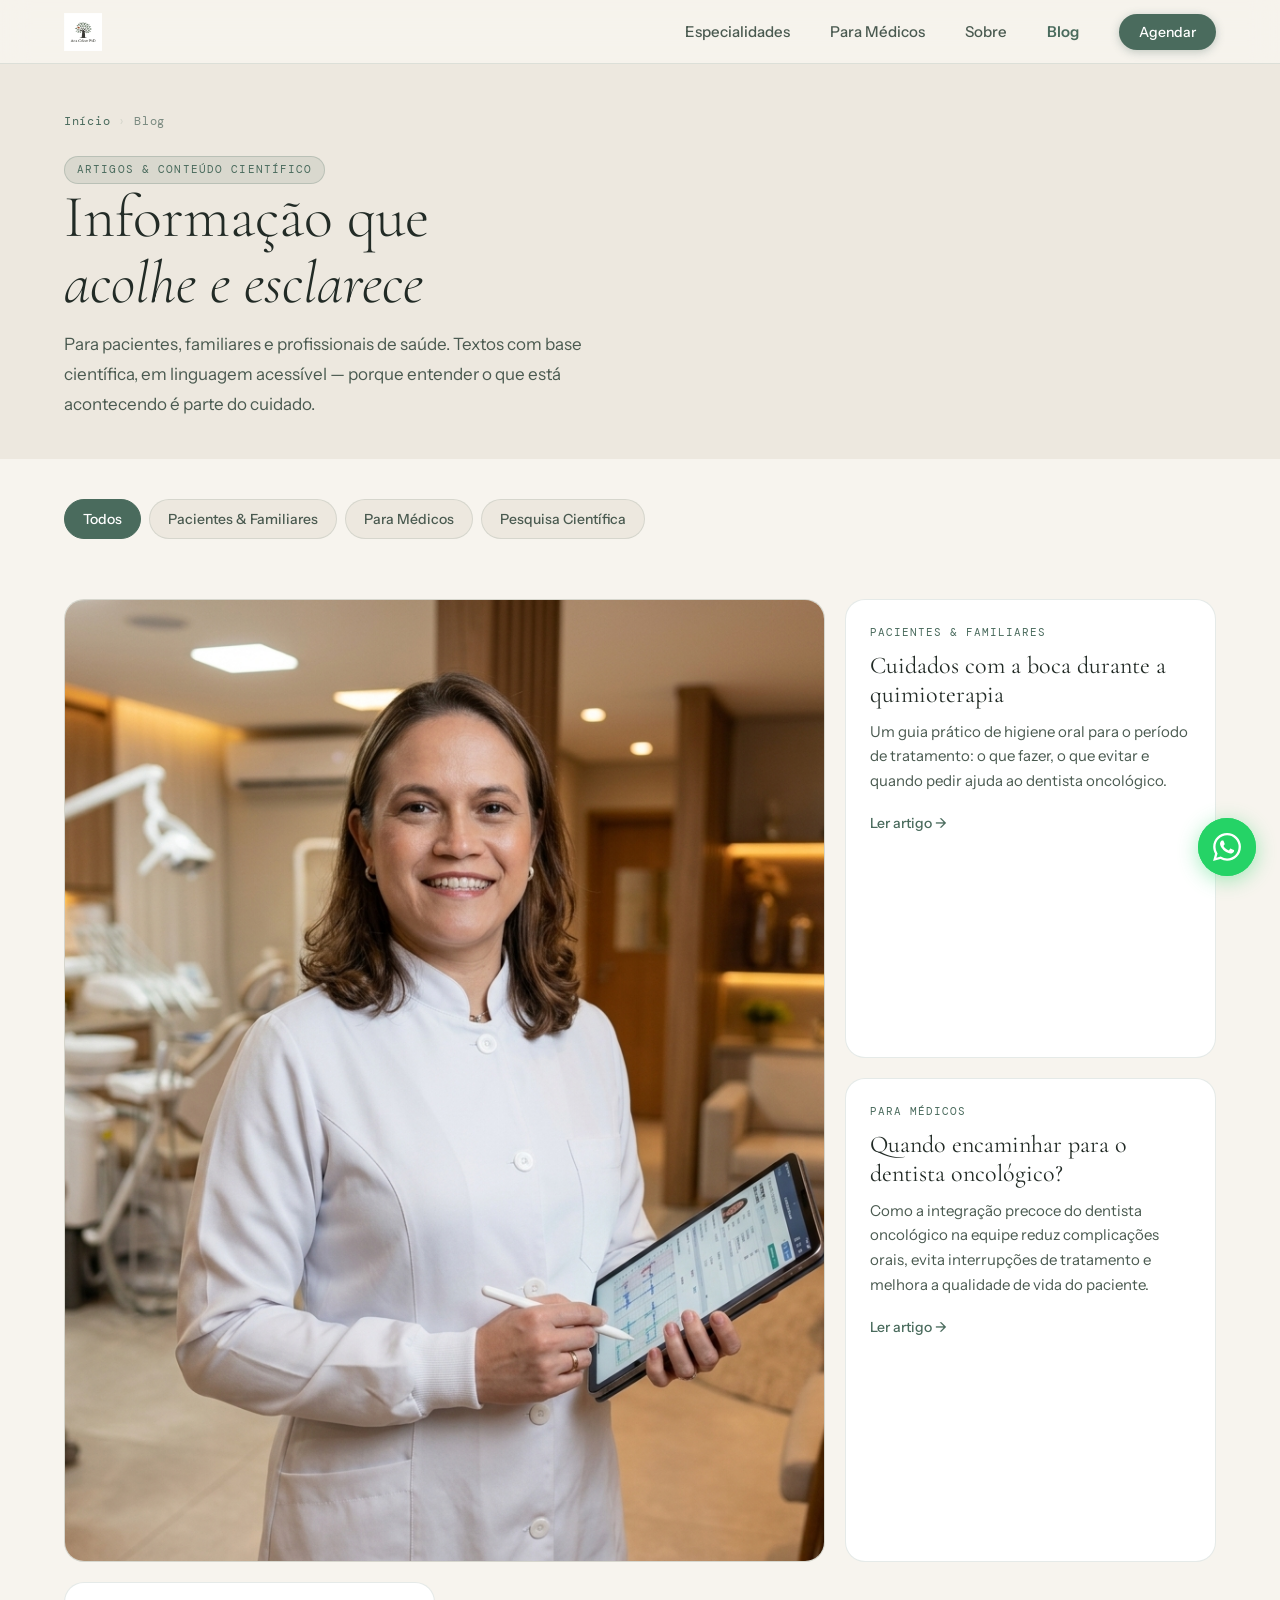
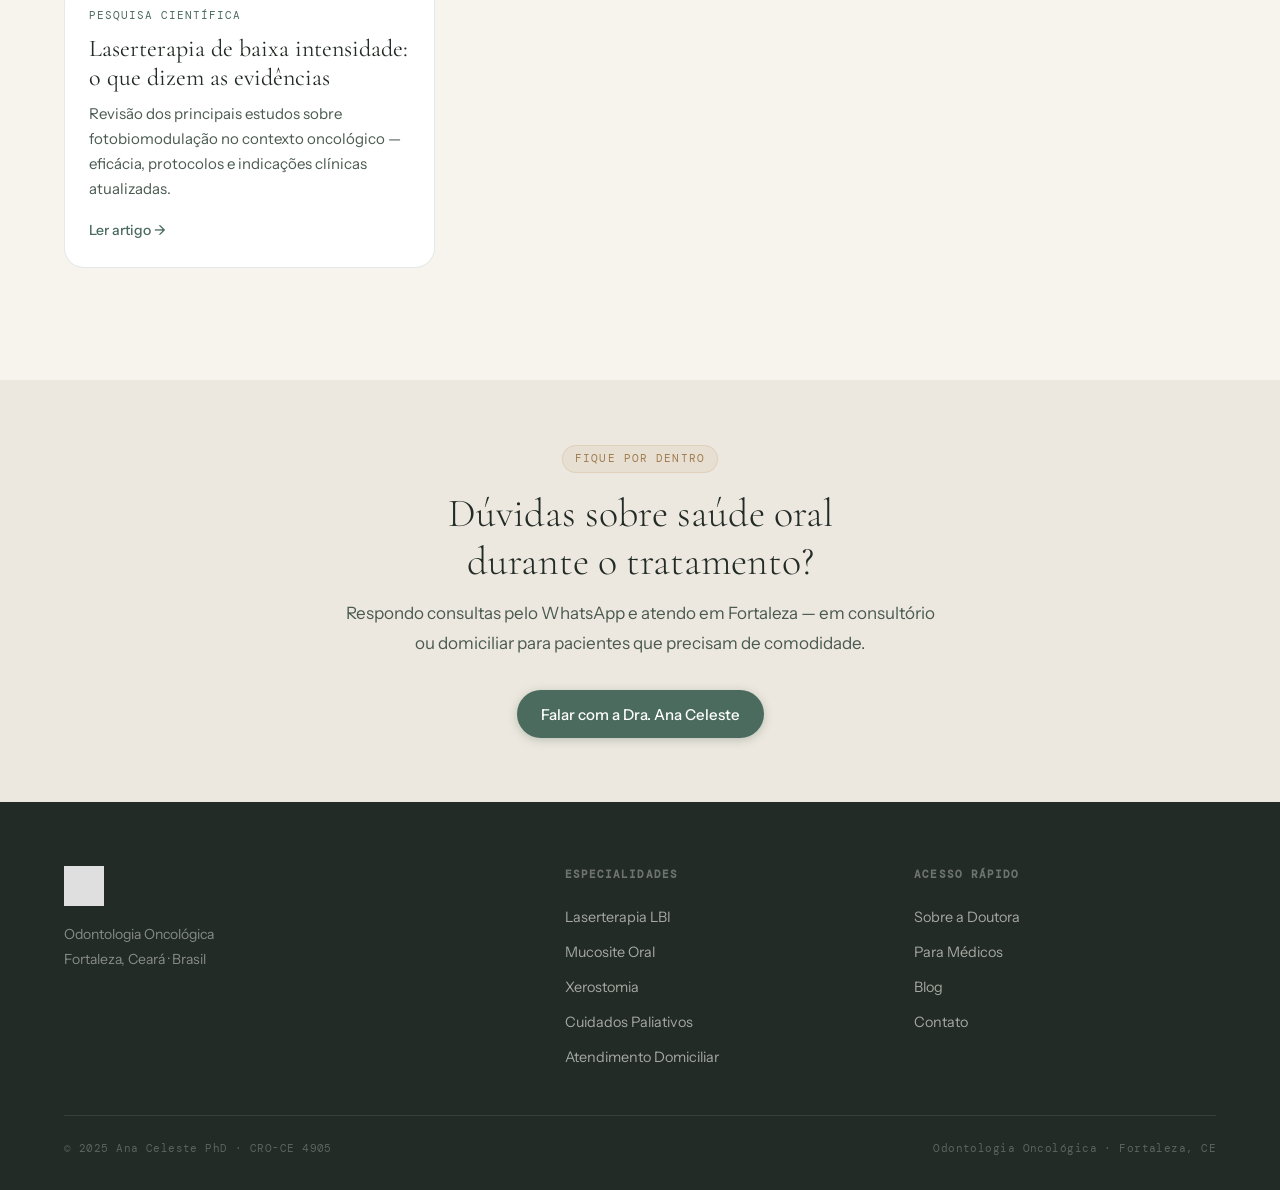
==== blog/index.html @ 1a5b8732 "Fix: CRO-CE 4905 + Odontologia Hospitalar no footer - Substituído XXXXX por 4905 em todos os 10 HTML" ====
<!DOCTYPE html>
<html lang="pt-BR">
<head>
  <meta charset="UTF-8">
  <meta name="viewport" content="width=device-width, initial-scale=1.0">
  <meta name="description" content="Blog de Odontologia Oncológica por Dra. Ana Celeste PhD. Artigos para pacientes, familiares e profissionais de saúde sobre mucosite, laserterapia, xerostomia e cuidados paliativos em Fortaleza.">
  <title>Blog · Ana Celeste PhD — Odontologia Oncológica</title>

  <!-- Open Graph -->
  <meta property="og:title"       content="Blog · Ana Celeste PhD">
  <meta property="og:description" content="Informação confiável sobre saúde oral no contexto do câncer. Para pacientes, familiares e médicos.">
  <meta property="og:type"        content="website">
  <meta property="og:image"       content="../assets/hero.png">

  <!-- Fonts -->
  <link rel="preconnect" href="https://fonts.googleapis.com">
  <link rel="preconnect" href="https://fonts.gstatic.com" crossorigin>
  <link href="https://fonts.googleapis.com/css2?family=Cormorant+Garamond:ital,wght@0,300;0,400;0,500;1,300;1,400&family=Instrument+Sans:wght@400;500;600&family=DM+Mono:wght@400;500&display=swap" rel="stylesheet">

  <link rel="stylesheet" href="../styles.css">
</head>
<body>

  <!-- ====================================================
       NAV
       ==================================================== -->
  <nav class="nav" id="nav" role="navigation" aria-label="Navegação principal">
    <div class="nav__inner">
      <a href="../index.html" class="nav__logo" aria-label="Ana Celeste PhD — página inicial">
        <img src="../assets/logo.png" alt="Ana Celeste PhD">
      </a>
      <div class="nav__links">
        <a href="../index.html#especialidades">Especialidades</a>
        <a href="../index.html#profissionais">Para Médicos</a>
        <a href="../index.html#sobre">Sobre</a>
        <a href="index.html" style="color:var(--c-sage);font-weight:600;">Blog</a>
        <a href="../index.html#contato" class="btn btn--primary" style="padding:0.5rem 1.25rem;min-height:36px;font-size:0.875rem;">Agendar</a>
      </div>
      <button class="nav__toggle" id="navToggle" aria-label="Abrir menu" aria-expanded="false">
        <span></span><span></span><span></span>
      </button>
    </div>
    <div class="nav__mobile" id="navMobile" role="menu">
      <a href="../index.html#especialidades" role="menuitem">Especialidades</a>
      <a href="../index.html#profissionais"  role="menuitem">Para Médicos</a>
      <a href="../index.html#sobre"          role="menuitem">Sobre a Doutora</a>
      <a href="index.html"                   role="menuitem">Blog</a>
      <a href="../index.html#contato"        role="menuitem">Agendar Consulta</a>
    </div>
  </nav>

  <!-- ====================================================
       HERO
       ==================================================== -->
  <section class="blog-index-hero">
    <div class="container">
      <nav class="breadcrumb" aria-label="Trilha de navegação">
        <a href="../index.html">Início</a>
        <span class="breadcrumb__sep" aria-hidden="true">›</span>
        <span aria-current="page">Blog</span>
      </nav>

      <span class="tag reveal">Artigos &amp; Conteúdo Científico</span>
      <h1 class="reveal reveal-delay-1">Informação que<br><em>acolhe e esclarece</em></h1>
      <p class="reveal reveal-delay-2">
        Para pacientes, familiares e profissionais de saúde. Textos com base científica, em linguagem acessível — porque entender o que está acontecendo é parte do cuidado.
      </p>
    </div>
  </section>

  <!-- ====================================================
       FILTER TABS
       ==================================================== -->
  <div class="container" style="padding-top:2.5rem;">
    <div class="blog__tabs" role="tablist" aria-label="Filtrar artigos por público">
      <button class="blog__tab active" role="tab" aria-selected="true" data-filter="todos">Todos</button>
      <button class="blog__tab" role="tab" aria-selected="false" data-filter="pacientes">Pacientes &amp; Familiares</button>
      <button class="blog__tab" role="tab" aria-selected="false" data-filter="medicos">Para Médicos</button>
      <button class="blog__tab" role="tab" aria-selected="false" data-filter="pesquisa">Pesquisa Científica</button>
    </div>
  </div>

  <!-- ====================================================
       POSTS GRID
       ==================================================== -->
  <section aria-label="Artigos do blog">
    <div class="container">
      <div class="blog-index-grid" style="padding-top:1rem;">

        <!-- POST 1 — Featured -->
        <article class="post-card post-card--featured reveal" data-category="pacientes">
          <div class="post-img">
            <img src="../assets/clinic.png" alt="Paciente em consulta odontológica oncológica">
          </div>
          <div class="post-body">
            <span class="post-tag">Pacientes &amp; Familiares</span>
            <h3>Mucosite oral: o efeito colateral que ninguém te contou</h3>
            <p>A ferida que aparece na boca durante a quimioterapia tem nome, causa — e tratamento. Entenda o que é a mucosite e o que pode ser feito antes mesmo de a dor começar.</p>
            <a href="mucosite-o-que-ninguem-te-contou.html" class="link">Ler artigo →</a>
          </div>
        </article>

        <!-- POST 2 -->
        <article class="post-card reveal reveal-delay-1" data-category="pacientes">
          <div class="post-body" style="padding:1.5rem;">
            <span class="post-tag">Pacientes &amp; Familiares</span>
            <h3>Cuidados com a boca durante a quimioterapia</h3>
            <p>Um guia prático de higiene oral para o período de tratamento: o que fazer, o que evitar e quando pedir ajuda ao dentista oncológico.</p>
            <a href="cuidados-boca-quimioterapia.html" class="link">Ler artigo →</a>
          </div>
        </article>

        <!-- POST 3 -->
        <article class="post-card reveal reveal-delay-2" data-category="medicos">
          <div class="post-body" style="padding:1.5rem;">
            <span class="post-tag">Para Médicos</span>
            <h3>Quando encaminhar para o dentista oncológico?</h3>
            <p>Como a integração precoce do dentista oncológico na equipe reduz complicações orais, evita interrupções de tratamento e melhora a qualidade de vida do paciente.</p>
            <a href="quando-encaminhar.html" class="link">Ler artigo →</a>
          </div>
        </article>

        <!-- POST 4 -->
        <article class="post-card reveal" data-category="pesquisa">
          <div class="post-body" style="padding:1.5rem;">
            <span class="post-tag">Pesquisa Científica</span>
            <h3>Laserterapia de baixa intensidade: o que dizem as evidências</h3>
            <p>Revisão dos principais estudos sobre fotobiomodulação no contexto oncológico — eficácia, protocolos e indicações clínicas atualizadas.</p>
            <a href="laserterapia-evidencias.html" class="link">Ler artigo →</a>
          </div>
        </article>

      </div>
    </div>
  </section>

  <!-- ====================================================
       NEWSLETTER / CONTATO CTA
       ==================================================== -->
  <section style="background:var(--c-surface);padding:4rem 0;margin-top:2rem;">
    <div class="container">
      <div style="max-width:600px;margin:0 auto;text-align:center;" class="reveal">
        <span class="tag tag--warm">Fique por dentro</span>
        <h2 style="font-family:var(--f-display);font-size:clamp(1.75rem,4vw,2.5rem);font-weight:300;color:var(--c-text);margin:1rem 0 0.875rem;line-height:1.2;">
          Dúvidas sobre saúde oral<br>durante o tratamento?
        </h2>
        <p style="color:var(--c-text-2);font-size:1.0625rem;line-height:1.75;margin-bottom:2rem;">
          Respondo consultas pelo WhatsApp e atendo em Fortaleza — em consultório ou domiciliar para pacientes que precisam de comodidade.
        </p>
        <a
          href="https://wa.me/558592242529"
          class="btn btn--primary"
          target="_blank"
          rel="noopener noreferrer"
        >
          Falar com a Dra. Ana Celeste
        </a>
      </div>
    </div>
  </section>

  <!-- ====================================================
       FOOTER
       ==================================================== -->
  <footer class="footer" role="contentinfo">
    <div class="container">
      <div class="footer__grid">
        <div class="footer__brand">
          <img src="../assets/logo.png" alt="Ana Celeste PhD">
          <p>Odontologia Oncológica<br>Fortaleza, Ceará · Brasil</p>
        </div>
        <nav class="footer__nav" aria-label="Especialidades">
          <h4>Especialidades</h4>
          <a href="../especialidades/laserterapia.html">Laserterapia LBI</a>
          <a href="../especialidades/mucosite.html">Mucosite Oral</a>
          <a href="../especialidades/xerostomia.html">Xerostomia</a>
          <a href="../especialidades/cuidados-paliativos.html">Cuidados Paliativos</a>
          <a href="../index.html#especialidades">Atendimento Domiciliar</a>
        </nav>
        <nav class="footer__nav" aria-label="Links rápidos">
          <h4>Acesso rápido</h4>
          <a href="../index.html#sobre">Sobre a Doutora</a>
          <a href="../index.html#profissionais">Para Médicos</a>
          <a href="index.html">Blog</a>
          <a href="../index.html#contato">Contato</a>
        </nav>
      </div>
      <div class="footer__bottom">
        <span>© 2025 Ana Celeste PhD · CRO-CE 4905</span>
        <span>Odontologia Oncológica · Fortaleza, CE</span>
      </div>
    </div>
  </footer>

  <!-- WhatsApp FAB -->
  <a
    href="https://wa.me/558592242529"
    class="whatsapp-fab"
    target="_blank"
    rel="noopener noreferrer"
    aria-label="Falar pelo WhatsApp"
    title="Falar pelo WhatsApp"
  >
    <svg width="28" height="28" viewBox="0 0 24 24" fill="white" aria-hidden="true">
      <path d="M17.472 14.382c-.297-.149-1.758-.867-2.03-.967-.273-.099-.471-.148-.67.15-.197.297-.767.966-.94 1.164-.173.199-.347.223-.644.075-.297-.15-1.255-.463-2.39-1.475-.883-.788-1.48-1.761-1.653-2.059-.173-.297-.018-.458.13-.606.134-.133.298-.347.446-.52.149-.174.198-.298.298-.497.099-.198.05-.371-.025-.52-.075-.149-.669-1.612-.916-2.207-.242-.579-.487-.5-.669-.51-.173-.008-.371-.01-.57-.01-.198 0-.52.074-.792.372-.272.297-1.04 1.016-1.04 2.479 0 1.462 1.065 2.875 1.213 3.074.149.198 2.096 3.2 5.077 4.487.709.306 1.262.489 1.694.625.712.227 1.36.195 1.871.118.571-.085 1.758-.719 2.006-1.413.248-.694.248-1.289.173-1.413-.074-.124-.272-.198-.57-.347m-5.421 7.403h-.004a9.87 9.87 0 01-5.031-1.378l-.361-.214-3.741.982.998-3.648-.235-.374a9.86 9.86 0 01-1.51-5.26c.001-5.45 4.436-9.884 9.888-9.884 2.64 0 5.122 1.03 6.988 2.898a9.825 9.825 0 012.893 6.994c-.003 5.45-4.437 9.884-9.885 9.884m8.413-18.297A11.815 11.815 0 0012.05 0C5.495 0 .16 5.335.157 11.892c0 2.096.547 4.142 1.588 5.945L.057 24l6.305-1.654a11.882 11.882 0 005.683 1.448h.005c6.554 0 11.89-5.335 11.893-11.893a11.821 11.821 0 00-3.48-8.413z"/>
    </svg>
  </a>

  <script src="../main.js"></script>
</body>
</html>
---- styles.css ----
/* ============================================================
   ANA CELESTE PhD — Design System
   Paleta: Leveza Clínica
   ============================================================ */

/* --- TOKENS --- */
:root {
  --c-sage:        #4A6B5D;
  --c-sage-light:  #7BA492;
  --c-sage-dim:    rgba(74, 107, 93, 0.12);
  --c-warm:        #C4A882;
  --c-warm-dark:   #A07B50;
  --c-bg:          #F7F4EE;
  --c-surface:     #EDE8DF;
  --c-surface-alt: #E4DDD1;
  --c-text:        #222B26;
  --c-text-2:      #4A5A50;
  --c-text-3:      #7A8A80;
  --c-white:       #FFFFFF;
  --c-border:      rgba(74, 107, 93, 0.14);

  --f-display: 'Cormorant Garamond', Georgia, serif;
  --f-body:    'Instrument Sans', system-ui, -apple-system, sans-serif;
  --f-mono:    'DM Mono', 'Courier New', monospace;

  --nav-h:   64px;
  --max-w:   1200px;
  --r-sm:    6px;
  --r-md:    12px;
  --r-lg:    20px;
  --r-xl:    28px;
  --r-full:  100px;

  --shadow-xs: 0 1px 2px rgba(34, 43, 38, 0.06);
  --shadow-sm: 0 2px 8px rgba(34, 43, 38, 0.08);
  --shadow-md: 0 4px 16px rgba(34, 43, 38, 0.10), 0 1px 4px rgba(34, 43, 38, 0.06);
  --shadow-lg: 0 8px 32px rgba(34, 43, 38, 0.12), 0 2px 8px rgba(34, 43, 38, 0.06);

  --ease:     cubic-bezier(0.4, 0, 0.2, 1);
  --ease-out: cubic-bezier(0, 0, 0.2, 1);
}

/* --- RESET --- */
*, *::before, *::after { box-sizing: border-box; margin: 0; padding: 0; }
html { scroll-behavior: smooth; -webkit-text-size-adjust: 100%; }
body {
  font-family: var(--f-body);
  font-size: 1rem;
  color: var(--c-text);
  background: var(--c-bg);
  line-height: 1.6;
  -webkit-font-smoothing: antialiased;
  overflow-x: hidden;
}
img  { display: block; max-width: 100%; height: auto; }
a    { color: inherit; text-decoration: none; }
button { cursor: pointer; border: none; background: none; font-family: inherit; }
input, textarea, select { font-family: inherit; }
ul { list-style: none; }

/* --- LAYOUT --- */
.container {
  width: 100%;
  max-width: var(--max-w);
  margin-inline: auto;
  padding-inline: 1.5rem;
}
.font-mono { font-family: var(--f-mono); }

/* --- REVEAL --- */
.reveal {
  opacity: 0;
  transform: translateY(24px);
  transition: opacity 0.65s var(--ease-out), transform 0.65s var(--ease-out);
}
.reveal.visible { opacity: 1; transform: none; }
.reveal-delay-1 { transition-delay: 0.10s; }
.reveal-delay-2 { transition-delay: 0.20s; }
.reveal-delay-3 { transition-delay: 0.30s; }
.reveal-delay-4 { transition-delay: 0.40s; }

/* --- TAGS --- */
.tag {
  display: inline-block;
  font-family: var(--f-mono);
  font-size: 0.70rem;
  letter-spacing: 0.10em;
  text-transform: uppercase;
  color: var(--c-sage);
  background: var(--c-sage-dim);
  padding: 0.25rem 0.75rem;
  border-radius: var(--r-full);
  border: 1px solid rgba(74, 107, 93, 0.22);
}
.tag--warm {
  color: var(--c-warm-dark);
  background: rgba(196, 168, 130, 0.14);
  border-color: rgba(196, 168, 130, 0.28);
}

/* --- SECTION HEADER --- */
.section-header { text-align: center; margin-bottom: 4rem; }
.section-header .tag { margin-bottom: 1rem; }
.section-header h2 {
  font-family: var(--f-display);
  font-size: clamp(1.75rem, 4vw, 2.75rem);
  font-weight: 300;
  line-height: 1.15;
  color: var(--c-text);
  margin-bottom: 1rem;
}
.section-header p {
  font-size: 1.0625rem;
  color: var(--c-text-2);
  max-width: 54ch;
  margin-inline: auto;
  line-height: 1.75;
}

/* --- LINK ARROW --- */
.link {
  display: inline-flex;
  align-items: center;
  gap: 0.25rem;
  font-size: 0.875rem;
  font-weight: 500;
  color: var(--c-sage);
  transition: gap 0.2s var(--ease);
}
.link:hover { gap: 0.5rem; }
.link--warm  { color: var(--c-warm); }

/* --- BUTTONS --- */
.btn {
  display: inline-flex;
  align-items: center;
  justify-content: center;
  gap: 0.5rem;
  padding: 0.75rem 1.5rem;
  border-radius: var(--r-full);
  font-family: var(--f-body);
  font-size: 0.9375rem;
  font-weight: 500;
  line-height: 1;
  min-height: 48px;
  transition: all 0.22s var(--ease);
  white-space: nowrap;
}
.btn--primary {
  background: var(--c-sage);
  color: var(--c-white);
  box-shadow: 0 2px 10px rgba(74, 107, 93, 0.32);
}
.btn--primary:hover {
  background: #3d5a4e;
  box-shadow: 0 4px 20px rgba(74, 107, 93, 0.42);
  transform: translateY(-1px);
}
.btn--outline {
  border: 1.5px solid var(--c-sage);
  color: var(--c-sage);
  background: transparent;
}
.btn--outline:hover { background: var(--c-sage-dim); }
.btn--outline-white {
  border: 1.5px solid rgba(255,255,255,0.45);
  color: rgba(255,255,255,0.90);
  background: transparent;
}
.btn--outline-white:hover {
  background: rgba(255,255,255,0.10);
  border-color: rgba(255,255,255,0.70);
}
.btn--full { width: 100%; }

/* ============================================================
   NAV
   ============================================================ */
.nav {
  position: fixed;
  inset: 0 0 auto;
  z-index: 200;
  height: var(--nav-h);
  background: rgba(247, 244, 238, 0.88);
  backdrop-filter: blur(14px);
  -webkit-backdrop-filter: blur(14px);
  border-bottom: 1px solid var(--c-border);
  transition: box-shadow 0.3s var(--ease);
}
.nav.scrolled { box-shadow: var(--shadow-sm); }
.nav__inner {
  display: flex;
  align-items: center;
  justify-content: space-between;
  height: var(--nav-h);
  padding-inline: 1.5rem;
  max-width: var(--max-w);
  margin-inline: auto;
}
.nav__logo img { height: 38px; width: auto; }
.nav__links { display: none; align-items: center; gap: 2.5rem; }
.nav__links a:not(.btn) {
  font-size: 0.9375rem;
  font-weight: 500;
  color: var(--c-text-2);
  transition: color 0.2s;
}
.nav__links a:not(.btn):hover { color: var(--c-sage); }
.nav__toggle {
  display: flex;
  flex-direction: column;
  gap: 5px;
  width: 40px;
  height: 40px;
  align-items: center;
  justify-content: center;
  padding: 0.5rem;
  border-radius: var(--r-sm);
}
.nav__toggle span {
  display: block;
  width: 22px;
  height: 2px;
  background: var(--c-text);
  border-radius: 2px;
  transition: all 0.3s var(--ease);
}
.nav__toggle.open span:nth-child(1) { transform: translateY(7px) rotate(45deg); }
.nav__toggle.open span:nth-child(2) { opacity: 0; transform: scaleX(0); }
.nav__toggle.open span:nth-child(3) { transform: translateY(-7px) rotate(-45deg); }
.nav__mobile {
  display: none;
  flex-direction: column;
  background: var(--c-bg);
  border-bottom: 1px solid var(--c-border);
  box-shadow: var(--shadow-md);
}
.nav__mobile.open { display: flex; }
.nav__mobile a {
  padding: 1rem 1.5rem;
  font-size: 1rem;
  font-weight: 500;
  color: var(--c-text);
  border-bottom: 1px solid var(--c-border);
  transition: background 0.15s, color 0.15s;
}
.nav__mobile a:hover { background: var(--c-surface); color: var(--c-sage); }
.nav__mobile a:last-child { border-bottom: none; }

/* ============================================================
   HERO
   ============================================================ */
.hero {
  min-height: 100svh;
  padding-top: var(--nav-h);
  background: var(--c-bg);
  display: flex;
  align-items: center;
  overflow: hidden;
  position: relative;
}
.hero::after {
  content: '';
  position: absolute;
  top: 0; right: 0;
  width: 55%;
  height: 100%;
  background: radial-gradient(ellipse at 80% 30%, rgba(123,164,146,0.14) 0%, transparent 65%);
  pointer-events: none;
}
.hero__container {
  display: flex;
  flex-direction: column;
  gap: 3rem;
  padding: 3rem 1.5rem 4rem;
  max-width: var(--max-w);
  margin-inline: auto;
  width: 100%;
  position: relative;
  z-index: 1;
}
.hero__eyebrow {
  display: flex;
  align-items: center;
  gap: 0.75rem;
  margin-bottom: 1.25rem;
}
.hero__eyebrow-dot {
  width: 6px;
  height: 6px;
  border-radius: 50%;
  background: var(--c-sage-light);
  flex-shrink: 0;
}
.hero__eyebrow-text {
  font-family: var(--f-mono);
  font-size: 0.70rem;
  letter-spacing: 0.10em;
  text-transform: uppercase;
  color: var(--c-sage-light);
}
.hero__title {
  font-family: var(--f-display);
  font-size: clamp(2.25rem, 8vw, 5rem);
  font-weight: 300;
  line-height: 1.08;
  color: var(--c-text);
  margin-bottom: 1.5rem;
}
.hero__title em { font-style: italic; color: var(--c-sage); }
.hero__lead {
  font-size: clamp(1rem, 2vw, 1.125rem);
  color: var(--c-text-2);
  line-height: 1.80;
  margin-bottom: 2.25rem;
  max-width: 52ch;
}
.hero__actions {
  display: flex;
  flex-direction: column;
  gap: 0.75rem;
  margin-bottom: 2.5rem;
}
.hero__credentials {
  display: flex;
  flex-wrap: wrap;
  gap: 0.5rem;
  padding-top: 1.75rem;
  border-top: 1px solid var(--c-border);
}
.hero__cred {
  display: flex;
  align-items: center;
  gap: 0.5rem;
  padding: 0.5rem 0.875rem;
  background: var(--c-surface);
  border: 1px solid var(--c-border);
  border-radius: var(--r-full);
}
.hero__cred-label {
  font-family: var(--f-mono);
  font-size: 0.6875rem;
  font-weight: 500;
  color: var(--c-sage);
  letter-spacing: 0.06em;
}
.hero__cred-desc { font-size: 0.8125rem; color: var(--c-text-2); }
.hero__image-wrap { position: relative; }
.hero__image {
  width: 100%;
  border-radius: var(--r-xl);
  aspect-ratio: 4 / 5;
  object-fit: cover;
  object-position: top center;
  box-shadow: var(--shadow-lg);
  display: block;
  background: var(--c-surface);
}
.hero__image-card {
  position: absolute;
  bottom: 1.25rem;
  left: 1.25rem;
  right: 1.25rem;
  background: rgba(247,244,238,0.93);
  backdrop-filter: blur(10px);
  -webkit-backdrop-filter: blur(10px);
  border-radius: var(--r-md);
  padding: 0.875rem 1.125rem;
  border: 1px solid rgba(255,255,255,0.70);
}
.hero__image-name {
  font-family: var(--f-display);
  font-size: 1.125rem;
  font-weight: 400;
  color: var(--c-text);
  display: block;
  margin-bottom: 0.2rem;
}
.hero__image-cred {
  font-family: var(--f-mono);
  font-size: 0.6875rem;
  letter-spacing: 0.07em;
  color: var(--c-sage);
  display: block;
}

/* ============================================================
   B2B — PARA MÉDICOS
   ============================================================ */
.b2b {
  padding: 5rem 0;
  background: var(--c-sage);
  color: var(--c-white);
  position: relative;
  overflow: hidden;
}
.b2b::before {
  content: '';
  position: absolute;
  inset: 0;
  background: radial-gradient(ellipse at 15% 85%, rgba(123,164,146,0.28) 0%, transparent 55%),
              radial-gradient(ellipse at 85% 15%, rgba(34,43,38,0.30) 0%, transparent 50%);
  pointer-events: none;
}
.b2b .container { position: relative; }
.b2b__header { text-align: center; margin-bottom: 3.5rem; }
.b2b__header .tag--warm { margin-bottom: 1rem; }
.b2b__header h2 {
  font-family: var(--f-display);
  font-size: clamp(1.75rem, 4vw, 2.75rem);
  font-weight: 300;
  line-height: 1.15;
  color: var(--c-white);
  margin-bottom: 1rem;
}
.b2b__header p {
  font-size: 1rem;
  color: rgba(255,255,255,0.72);
  max-width: 58ch;
  margin-inline: auto;
  line-height: 1.78;
}
.b2b__grid { display: flex; flex-direction: column; gap: 2rem; }
.b2b__criteria-title {
  font-family: var(--f-display);
  font-size: clamp(1.375rem, 2.5vw, 1.75rem);
  font-weight: 400;
  color: var(--c-white);
  margin-bottom: 1.25rem;
}
.criteria-list { display: flex; flex-direction: column; gap: 0.625rem; }
.criteria-item {
  display: flex;
  gap: 1rem;
  align-items: flex-start;
  padding: 1rem 1.125rem;
  background: rgba(255,255,255,0.08);
  border-radius: var(--r-md);
  border: 1px solid rgba(255,255,255,0.10);
  transition: background 0.2s;
}
.criteria-item:hover { background: rgba(255,255,255,0.13); }
.criteria-dot {
  flex-shrink: 0;
  width: 7px;
  height: 7px;
  border-radius: 50%;
  background: var(--c-warm);
  margin-top: 5px;
}
.criteria-item strong { display: block; font-size: 0.9375rem; font-weight: 600; color: var(--c-white); margin-bottom: 0.2rem; }
.criteria-item span   { font-size: 0.875rem; color: rgba(255,255,255,0.65); line-height: 1.55; }
.b2b__side { display: flex; flex-direction: column; gap: 1rem; }
.b2b__card {
  background: rgba(255,255,255,0.10);
  border: 1px solid rgba(255,255,255,0.16);
  border-radius: var(--r-lg);
  padding: 1.75rem;
}
.b2b__card h3 {
  font-family: var(--f-display);
  font-size: 1.5rem;
  font-weight: 400;
  color: var(--c-white);
  margin-bottom: 0.625rem;
}
.b2b__card p {
  font-size: 0.875rem;
  color: rgba(255,255,255,0.70);
  line-height: 1.70;
  margin-bottom: 1.5rem;
}
.b2b__card .btn--primary {
  background: var(--c-white);
  color: var(--c-sage);
  box-shadow: 0 4px 16px rgba(0,0,0,0.18);
  margin-bottom: 0.625rem;
}
.b2b__card .btn--primary:hover { background: var(--c-bg); box-shadow: 0 6px 24px rgba(0,0,0,0.24); }
.b2b__protocol {
  margin-top: 1.25rem;
  padding-top: 1.25rem;
  border-top: 1px solid rgba(255,255,255,0.14);
  display: flex;
  flex-direction: column;
  gap: 0.375rem;
}
.b2b__protocol-label {
  font-family: var(--f-mono);
  font-size: 0.6875rem;
  letter-spacing: 0.08em;
  text-transform: uppercase;
  color: rgba(255,255,255,0.40);
}
.b2b__note {
  padding: 1.125rem 1.25rem;
  background: rgba(196,168,130,0.12);
  border-left: 3px solid var(--c-warm);
  border-radius: 0 var(--r-md) var(--r-md) 0;
}
.b2b__note-label {
  font-family: var(--f-mono);
  font-size: 0.6875rem;
  letter-spacing: 0.08em;
  text-transform: uppercase;
  color: var(--c-warm);
  display: block;
  margin-bottom: 0.5rem;
}
.b2b__note p { font-size: 0.875rem; color: rgba(255,255,255,0.75); font-style: italic; line-height: 1.65; margin: 0; }

/* ============================================================
   ESPECIALIDADES
   ============================================================ */
.especialidades { padding: 5rem 0; background: var(--c-bg); }
.esp-grid { display: flex; flex-direction: column; gap: 1rem; }
.esp-card {
  background: var(--c-white);
  border: 1px solid var(--c-border);
  border-radius: var(--r-lg);
  padding: 1.625rem;
  transition: box-shadow 0.3s var(--ease), transform 0.3s var(--ease), border-color 0.3s;
}
.esp-card:hover { box-shadow: var(--shadow-md); transform: translateY(-2px); border-color: rgba(74,107,93,0.22); }
.esp-card--alt  { background: var(--c-surface); }
.esp-card--home { border-color: rgba(196,168,130,0.40); background: rgba(196,168,130,0.06); }
.esp-card--home:hover { border-color: var(--c-warm); }
.esp-icon {
  width: 44px;
  height: 44px;
  border-radius: var(--r-md);
  background: var(--c-sage-dim);
  display: flex;
  align-items: center;
  justify-content: center;
  color: var(--c-sage);
  margin-bottom: 1rem;
}
.esp-card--home .esp-icon { background: rgba(196,168,130,0.18); color: var(--c-warm-dark); }
.esp-badge {
  display: inline-block;
  font-family: var(--f-mono);
  font-size: 0.6875rem;
  letter-spacing: 0.05em;
  background: var(--c-warm);
  color: var(--c-white);
  padding: 0.2rem 0.625rem;
  border-radius: var(--r-full);
  margin-bottom: 0.625rem;
}
.esp-meta {
  font-family: var(--f-mono);
  font-size: 0.6875rem;
  letter-spacing: 0.08em;
  text-transform: uppercase;
  color: var(--c-sage);
  display: block;
  margin-bottom: 0.5rem;
}
.esp-card h3 {
  font-family: var(--f-display);
  font-size: clamp(1.25rem, 2.5vw, 1.625rem);
  font-weight: 400;
  color: var(--c-text);
  line-height: 1.2;
  margin-bottom: 0.75rem;
}
.esp-card p { font-size: 0.9375rem; color: var(--c-text-2); line-height: 1.72; margin-bottom: 1rem; }

/* ============================================================
   SOBRE
   ============================================================ */
.sobre { padding: 5rem 0; background: var(--c-surface); overflow: hidden; }
.sobre__grid { display: flex; flex-direction: column; gap: 3rem; }
.sobre__image-wrap { position: relative; }
.sobre__photo {
  width: 100%;
  border-radius: var(--r-xl);
  aspect-ratio: 4 / 5;
  object-fit: cover;
  object-position: top center;
  box-shadow: var(--shadow-lg);
  display: block;
  background: var(--c-surface-alt);
}
.sobre__stats {
  position: absolute;
  bottom: 1.25rem;
  left: 1.25rem;
  display: flex;
  gap: 0.625rem;
}
.sobre__stat {
  background: rgba(247,244,238,0.94);
  backdrop-filter: blur(8px);
  -webkit-backdrop-filter: blur(8px);
  border-radius: var(--r-md);
  padding: 0.75rem 1rem;
  display: flex;
  flex-direction: column;
  gap: 0.2rem;
}
.sobre__stat-val { font-family: var(--f-mono); font-size: 0.875rem; font-weight: 500; color: var(--c-sage); }
.sobre__stat-label { font-size: 0.75rem; color: var(--c-text-2); line-height: 1.35; }
.sobre__content .tag { margin-bottom: 1rem; }
.sobre__content h2 {
  font-family: var(--f-display);
  font-size: clamp(1.75rem, 4vw, 2.75rem);
  font-weight: 300;
  line-height: 1.15;
  color: var(--c-text);
  margin-bottom: 1.75rem;
}
.sobre__text { display: flex; flex-direction: column; gap: 1.125rem; margin-bottom: 2rem; }
.sobre__text p { font-size: 1rem; color: var(--c-text-2); line-height: 1.82; }
.sobre__quote { padding-left: 1.5rem; border-left: 3px solid var(--c-sage); }
.sobre__quote blockquote {
  font-family: var(--f-display);
  font-size: clamp(1.125rem, 2vw, 1.375rem);
  font-style: italic;
  font-weight: 300;
  color: var(--c-sage);
  line-height: 1.5;
}

/* ============================================================
   BLOG
   ============================================================ */
.blog { padding: 5rem 0; background: var(--c-bg); }
.blog__tabs {
  display: flex;
  gap: 0.5rem;
  margin-bottom: 2.5rem;
  overflow-x: auto;
  padding-bottom: 0.25rem;
  -webkit-overflow-scrolling: touch;
  scrollbar-width: none;
}
.blog__tabs::-webkit-scrollbar { display: none; }
.blog__tab {
  flex-shrink: 0;
  padding: 0.5rem 1.125rem;
  border-radius: var(--r-full);
  font-size: 0.875rem;
  font-weight: 500;
  color: var(--c-text-2);
  background: var(--c-surface);
  border: 1px solid var(--c-border);
  transition: all 0.2s var(--ease);
  min-height: 40px;
}
.blog__tab.active,
.blog__tab:hover { background: var(--c-sage); color: var(--c-white); border-color: var(--c-sage); }
.blog__grid { display: flex; flex-direction: column; gap: 1rem; }
.post-card {
  background: var(--c-white);
  border: 1px solid var(--c-border);
  border-radius: var(--r-lg);
  overflow: hidden;
  transition: box-shadow 0.3s var(--ease), transform 0.3s var(--ease);
}
.post-card:hover { box-shadow: var(--shadow-md); transform: translateY(-2px); }
.post-card.hidden { display: none !important; }
.post-card--featured { background: var(--c-surface); }
.post-card--featured .post-img { aspect-ratio: 4 / 3; overflow: hidden; }
.post-card--featured .post-img img {
  width: 100%;
  height: 100%;
  object-fit: cover;
  object-position: center 8%;
  transition: transform 0.6s var(--ease);
}
.post-card--featured:hover .post-img img { transform: scale(1.04); }
.post-body { padding: 1.375rem; }
.post-tag {
  display: block;
  font-family: var(--f-mono);
  font-size: 0.6875rem;
  letter-spacing: 0.09em;
  text-transform: uppercase;
  color: var(--c-sage);
  margin-bottom: 0.625rem;
}
.post-card h3 {
  font-family: var(--f-display);
  font-size: clamp(1.25rem, 2.5vw, 1.5rem);
  font-weight: 400;
  color: var(--c-text);
  line-height: 1.2;
  margin-bottom: 0.625rem;
}
.post-card p { font-size: 0.9375rem; color: var(--c-text-2); line-height: 1.65; margin-bottom: 1rem; }
.blog__footer { text-align: center; margin-top: 3rem; }

/* ============================================================
   CONTATO
   ============================================================ */
.contato { padding: 5rem 0; background: var(--c-surface); }
.contato__grid { display: flex; flex-direction: column; gap: 3rem; }
.contato__info .tag { margin-bottom: 1rem; }
.contato__info h2 {
  font-family: var(--f-display);
  font-size: clamp(1.75rem, 4vw, 2.75rem);
  font-weight: 300;
  color: var(--c-text);
  margin-bottom: 0.75rem;
}
.contato__info > p { font-size: 1.0625rem; color: var(--c-text-2); margin-bottom: 2rem; line-height: 1.7; }
.contato__options { display: flex; flex-direction: column; gap: 0.75rem; }
.contato__opt {
  display: flex;
  align-items: center;
  gap: 1rem;
  padding: 1rem 1.125rem;
  background: var(--c-white);
  border: 1px solid var(--c-border);
  border-radius: var(--r-md);
  min-height: 64px;
  transition: all 0.2s var(--ease);
}
.contato__opt:hover { border-color: var(--c-sage-light); box-shadow: var(--shadow-xs); }
.contato__opt--primary { border-color: rgba(74,107,93,0.28); background: rgba(74,107,93,0.04); }
.contato__opt svg { color: var(--c-sage); flex-shrink: 0; }
.contato__opt strong { display: block; font-size: 0.9375rem; font-weight: 600; color: var(--c-text); margin-bottom: 0.15rem; }
.contato__opt span  { font-size: 0.8125rem; color: var(--c-text-3); line-height: 1.4; }
.contato__loc { display: flex; align-items: center; gap: 1rem; padding: 0.75rem 1.125rem; }
.contato__loc svg    { color: var(--c-sage-light); flex-shrink: 0; }
.contato__loc strong { display: block; font-size: 0.9375rem; font-weight: 600; color: var(--c-text); margin-bottom: 0.15rem; }
.contato__loc span   { font-size: 0.8125rem; color: var(--c-text-3); }
.contato__form {
  display: flex;
  flex-direction: column;
  gap: 1.25rem;
  background: var(--c-white);
  border: 1px solid var(--c-border);
  border-radius: var(--r-xl);
  padding: 2rem;
  box-shadow: var(--shadow-sm);
}
.form-group { display: flex; flex-direction: column; gap: 0.375rem; }
.form-group label { font-size: 0.875rem; font-weight: 500; color: var(--c-text); }
.form-group input,
.form-group select,
.form-group textarea {
  padding: 0.75rem 1rem;
  border: 1.5px solid var(--c-border);
  border-radius: var(--r-md);
  font-size: 1rem;
  color: var(--c-text);
  background: var(--c-bg);
  transition: border-color 0.2s, box-shadow 0.2s;
  min-height: 48px;
  outline: none;
  width: 100%;
  -webkit-appearance: none;
  appearance: none;
}
.form-group input:focus,
.form-group select:focus,
.form-group textarea:focus {
  border-color: var(--c-sage);
  box-shadow: 0 0 0 3px rgba(74,107,93,0.12);
}
.form-group textarea { resize: vertical; min-height: 110px; }

/* Form feedback */
.form-feedback {
  display: flex;
  align-items: center;
  gap: 0.625rem;
  font-size: 0.9rem;
  padding: 0.875rem 1rem;
  border-radius: var(--r-md);
  font-weight: 500;
}
.form-feedback--success {
  background: rgba(74,107,93,0.10);
  color: var(--c-sage);
  border: 1px solid rgba(74,107,93,0.20);
}
.form-feedback--error {
  background: rgba(180,50,40,0.07);
  color: #b43228;
  border: 1px solid rgba(180,50,40,0.18);
}
.form-feedback--error a { color: inherit; font-weight: 600; }
.form-feedback[hidden] { display: none; }

/* ============================================================
   FOOTER
   ============================================================ */
.footer { background: var(--c-text); color: var(--c-bg); padding: 4rem 0 2rem; }
.footer__grid {
  display: flex;
  flex-direction: column;
  gap: 2.5rem;
  padding-bottom: 2.5rem;
  border-bottom: 1px solid rgba(247,244,238,0.10);
  margin-bottom: 1.5rem;
}
.footer__brand img { height: 40px; width: auto; filter: brightness(0) invert(1); opacity: 0.85; margin-bottom: 1rem; }
.footer__brand p { font-size: 0.875rem; color: rgba(247,244,238,0.48); line-height: 1.75; }
.footer__nav h4 {
  font-family: var(--f-mono);
  font-size: 0.6875rem;
  letter-spacing: 0.10em;
  text-transform: uppercase;
  color: rgba(247,244,238,0.36);
  margin-bottom: 1rem;
}
.footer__nav a {
  display: block;
  font-size: 0.9rem;
  color: rgba(247,244,238,0.62);
  padding-block: 0.375rem;
  transition: color 0.2s;
}
.footer__nav a:hover { color: var(--c-sage-light); }
.footer__bottom {
  display: flex;
  flex-direction: column;
  gap: 0.375rem;
  font-family: var(--f-mono);
  font-size: 0.6875rem;
  letter-spacing: 0.04em;
  color: rgba(247,244,238,0.28);
}

/* ============================================================
   WHATSAPP FAB
   ============================================================ */
.whatsapp-fab {
  position: fixed;
  bottom: 1.5rem;
  right: 1.5rem;
  z-index: 150;
  width: 58px;
  height: 58px;
  border-radius: 50%;
  background: #25D366;
  display: flex;
  align-items: center;
  justify-content: center;
  box-shadow: 0 4px 20px rgba(37,211,102,0.42);
  transition: transform 0.22s var(--ease), box-shadow 0.22s var(--ease);
}
.whatsapp-fab:hover { transform: scale(1.10); box-shadow: 0 6px 28px rgba(37,211,102,0.55); }

/* ============================================================
   TABLET 768px+
   ============================================================ */
@media (min-width: 768px) {
  .hero__actions { flex-direction: row; flex-wrap: wrap; }

  .b2b__grid { display: grid; grid-template-columns: 1fr 1fr; gap: 2.5rem; }

  .esp-grid { display: grid; grid-template-columns: 1fr 1fr; }
  .esp-card--wide { grid-column: 1 / -1; }

  .blog__grid { display: grid; grid-template-columns: 1fr 1fr; }
  .post-card--featured { grid-column: 1 / -1; }

  .footer__grid { display: grid; grid-template-columns: 1.5fr 1fr 1fr; gap: 3rem; }
  .footer__bottom { flex-direction: row; justify-content: space-between; }
}

/* ============================================================
   DESKTOP 1024px+
   ============================================================ */
@media (min-width: 1024px) {
  .nav__links { display: flex; }
  .nav__toggle { display: none; }

  .hero__container {
    flex-direction: row;
    align-items: center;
    justify-content: space-between;
    gap: 5rem;
    padding-block: 4rem;
    min-height: calc(100svh - var(--nav-h));
  }
  .hero__content { flex: 1; min-width: 0; }
  .hero__image-wrap { flex: 0 0 44%; max-width: 480px; }
  .hero__image { aspect-ratio: 3 / 4; }

  .sobre__grid { display: grid; grid-template-columns: 1fr 1.15fr; align-items: center; gap: 5rem; }

  .contato__grid { display: grid; grid-template-columns: 1fr 1.2fr; align-items: start; gap: 4rem; }

  .esp-grid { grid-template-columns: 1fr 1fr 1fr; }
  .esp-card--wide { grid-column: span 2; }

  .blog__grid { grid-template-columns: 1.4fr 1fr 1fr; }
  .post-card--featured { grid-column: span 1; grid-row: span 2; }
  .post-card--featured .post-img { aspect-ratio: unset; height: 100%; min-height: 200px; }
}

/* ============================================================
   PUBLICAÇÕES
   ============================================================ */
.publicacoes {
  padding: var(--sp-20) 0;
  background: var(--c-surface);
}
.pub-grid {
  display: grid;
  grid-template-columns: 1fr;
  gap: var(--sp-3);
  margin-bottom: var(--sp-10);
}
.pub-card {
  display: grid;
  grid-template-columns: auto 1fr auto;
  align-items: center;
  gap: var(--sp-5);
  padding: var(--sp-5) var(--sp-6);
  background: var(--c-white);
  border: 1px solid var(--c-border);
  border-radius: var(--r-md);
  transition: box-shadow 0.25s var(--ease), transform 0.25s var(--ease);
}
.pub-card:hover {
  box-shadow: var(--shadow-sm);
  transform: translateX(4px);
}
.pub-year {
  font-family: var(--f-mono);
  font-size: var(--t-xs);
  font-weight: 500;
  color: var(--c-sage);
  letter-spacing: 0.06em;
  white-space: nowrap;
  padding: var(--sp-1) var(--sp-3);
  background: rgba(74,107,93,0.08);
  border-radius: var(--r-full);
}
.pub-body {
  display: flex;
  flex-direction: column;
  gap: var(--sp-1);
  min-width: 0;
}
.pub-body h4 {
  font-family: var(--f-body);
  font-size: var(--t-sm);
  font-weight: 500;
  color: var(--c-text);
  line-height: 1.45;
  margin: 0;
}
.pub-body h4 em {
  font-style: italic;
  color: var(--c-text-2);
}
.pub-journal {
  font-family: var(--f-mono);
  font-size: var(--t-xs);
  color: var(--c-text-3);
  letter-spacing: 0.03em;
}
.pub-doi {
  font-family: var(--f-mono);
  font-size: var(--t-xs);
  color: var(--c-sage);
  white-space: nowrap;
  opacity: 0.7;
  transition: opacity 0.2s;
}
.pub-doi:hover { opacity: 1; }
.pub-footer {
  display: flex;
  flex-direction: column;
  gap: var(--sp-3);
  align-items: center;
}

@media (min-width: 640px) {
  .pub-footer {
    flex-direction: row;
    justify-content: center;
  }
}
@media (min-width: 1024px) {
  .pub-grid { grid-template-columns: 1fr 1fr; }
}

/* ============================================================
   HERO IMAGE — MOBILE FIX
   ============================================================ */
@media (max-width: 767px) {
  .hero__image {
    aspect-ratio: 3 / 4;
    max-height: 480px;
    object-position: center 5%;
  }
}

/* ============================================================
   KEYFRAMES
   ============================================================ */
@keyframes float-card {
  0%, 100% { transform: translateY(0px); }
  50%       { transform: translateY(-10px); }
}

@keyframes pulse-ring {
  0%   { transform: scale(1); opacity: 0.65; }
  100% { transform: scale(1.75); opacity: 0; }
}

@keyframes gradient-breathe {
  0%, 100% { opacity: 0.60; transform: scale(1); }
  50%       { opacity: 1;    transform: scale(1.08); }
}

@keyframes slide-up-fade {
  from { opacity: 0; transform: translateY(12px); }
  to   { opacity: 1; transform: translateY(0); }
}

@keyframes count-pop {
  0%   { transform: scale(0.6); opacity: 0; }
  70%  { transform: scale(1.15); }
  100% { transform: scale(1); opacity: 1; }
}

@keyframes shimmer-line {
  0%   { background-position: -200% 0; }
  100% { background-position:  200% 0; }
}

/* ============================================================
   MOTION — HERO
   ============================================================ */
/* Floating name card on hero image */
.hero__image-card {
  animation: float-card 5s ease-in-out infinite;
}

/* Subtle breathing glow behind hero image */
.hero::before {
  animation: gradient-breathe 8s ease-in-out infinite;
}

/* ============================================================
   MOTION — WHATSAPP FAB
   ============================================================ */
.whatsapp-fab {
  position: fixed;
}
.whatsapp-fab::before {
  content: '';
  position: absolute;
  inset: 0;
  border-radius: 50%;
  background: #25D366;
  animation: pulse-ring 2.2s ease-out infinite;
  z-index: -1;
}

/* ============================================================
   MOTION — CARDS
   ============================================================ */
/* Sobre stats counter pop (triggered via JS class) */
.sobre__stat.popped .sobre__stat-val {
  animation: count-pop 0.5s cubic-bezier(0.34, 1.56, 0.64, 1) both;
}

/* Shimmer border on hover for esp-card */
.esp-card {
  background-image: none;
  transition: box-shadow 0.3s var(--ease), transform 0.3s var(--ease),
              border-color 0.3s var(--ease);
}
.esp-card:hover {
  border-color: var(--c-sage-light);
}
.esp-card--home:hover {
  border-color: var(--c-warm);
}

/* Slide-up on blog posts */
.post-card {
  transition: box-shadow 0.3s var(--ease), transform 0.3s var(--ease),
              border-color 0.3s var(--ease);
}
.post-card:hover {
  border-color: var(--c-sage-light);
}

/* Pub card slide */
.pub-card {
  transition: box-shadow 0.25s var(--ease), transform 0.25s var(--ease),
              border-color 0.25s var(--ease);
}
.pub-card:hover {
  border-color: var(--c-sage-light);
}

/* Criteria items in B2B */
.criteria-item {
  transition: background 0.2s var(--ease), transform 0.2s var(--ease);
}
.criteria-item:hover {
  transform: translateX(4px);
}

/* ============================================================
   MOTION — B2B TAG FIX (legibility on dark bg)
   ============================================================ */
.b2b .tag--warm {
  color: #e8ccaa;
  background: rgba(232, 204, 170, 0.15);
  border-color: rgba(232, 204, 170, 0.40);
}

/* ============================================================
   MOTION — CONTATO OPTIONS
   ============================================================ */
.contato__opt {
  transition: transform 0.2s var(--ease), box-shadow 0.2s var(--ease),
              border-color 0.2s var(--ease);
}
.contato__opt:hover {
  transform: translateY(-2px);
  box-shadow: var(--shadow-sm);
}

/* ============================================================
   MOTION — REDUCE (acessibilidade)
   ============================================================ */
@media (prefers-reduced-motion: reduce) {
  .hero__image-card,
  .hero::before,
  .whatsapp-fab::before {
    animation: none;
  }
  .reveal {
    opacity: 1;
    transform: none;
    transition: none;
  }
}

/* ============================================================
   INNER PAGES — BREADCRUMB
   ============================================================ */
.breadcrumb {
  display: flex;
  align-items: center;
  gap: 0.5rem;
  font-family: var(--f-mono);
  font-size: 0.75rem;
  letter-spacing: 0.06em;
  color: var(--c-text-3);
  margin-bottom: 1.5rem;
}
.breadcrumb a { color: var(--c-sage); }
.breadcrumb a:hover { text-decoration: underline; }
.breadcrumb__sep { color: var(--c-border); }

/* ============================================================
   ARTICLE HERO
   ============================================================ */
.article-hero {
  padding: calc(var(--nav-h) + 3rem) 0 3rem;
  background: var(--c-surface);
  position: relative;
  overflow: hidden;
}
.article-hero::before {
  content: '';
  position: absolute;
  top: -60px;
  right: -80px;
  width: 380px;
  height: 380px;
  background: radial-gradient(circle, rgba(74,107,93,0.08) 0%, transparent 70%);
  pointer-events: none;
}
.article-hero .tag { margin-bottom: 1rem; }
.article-hero__title {
  font-family: var(--f-display);
  font-size: clamp(2rem, 5vw, 3.5rem);
  font-weight: 300;
  line-height: 1.1;
  color: var(--c-text);
  margin-bottom: 1.25rem;
  max-width: 820px;
}
.article-hero__lead {
  font-size: clamp(1rem, 2vw, 1.1875rem);
  color: var(--c-text-2);
  line-height: 1.75;
  max-width: 680px;
  margin-bottom: 2rem;
}
.article-meta {
  display: flex;
  flex-wrap: wrap;
  align-items: center;
  gap: 1.25rem;
  padding-top: 1.5rem;
  border-top: 1px solid var(--c-border);
}
.article-meta__author {
  display: flex;
  align-items: center;
  gap: 0.75rem;
}
.article-meta__avatar {
  width: 40px;
  height: 40px;
  border-radius: 50%;
  object-fit: cover;
  object-position: top center;
  border: 2px solid var(--c-sage-dim);
}
.article-meta__name { font-size: 0.9375rem; font-weight: 600; color: var(--c-text); }
.article-meta__cred { font-family: var(--f-mono); font-size: 0.6875rem; color: var(--c-sage); letter-spacing: 0.05em; }
.article-meta__info {
  display: flex;
  gap: 1rem;
  font-family: var(--f-mono);
  font-size: 0.6875rem;
  color: var(--c-text-3);
  letter-spacing: 0.05em;
}
.article-meta__info span { display: flex; align-items: center; gap: 0.35rem; }

/* ============================================================
   ARTICLE LAYOUT
   ============================================================ */
.article-layout {
  display: grid;
  grid-template-columns: 1fr;
  gap: 3rem;
  padding: 3rem 0 5rem;
  align-items: start;
}
@media (min-width: 1024px) {
  .article-layout {
    grid-template-columns: 1fr 320px;
    gap: 4rem;
  }
}

/* ============================================================
   ARTICLE BODY (rich text)
   ============================================================ */
.article-body {
  min-width: 0;
}
.article-body h2 {
  font-family: var(--f-display);
  font-size: clamp(1.5rem, 3vw, 2.125rem);
  font-weight: 400;
  color: var(--c-text);
  line-height: 1.2;
  margin: 2.5rem 0 1rem;
  padding-top: 0.5rem;
}
.article-body h2:first-child { margin-top: 0; }
.article-body h3 {
  font-family: var(--f-body);
  font-size: 1.0625rem;
  font-weight: 600;
  color: var(--c-text);
  margin: 2rem 0 0.75rem;
}
.article-body p {
  font-size: 1.0625rem;
  color: var(--c-text-2);
  line-height: 1.82;
  margin-bottom: 1.375rem;
}
.article-body strong { color: var(--c-text); font-weight: 600; }
.article-body em { font-style: italic; }
.article-body ul, .article-body ol {
  margin: 0 0 1.375rem 1.5rem;
  display: flex;
  flex-direction: column;
  gap: 0.5rem;
}
.article-body li {
  font-size: 1.0625rem;
  color: var(--c-text-2);
  line-height: 1.72;
}
.article-body ul li { list-style: disc; }
.article-body ol li { list-style: decimal; }

/* Callout / highlight box */
.article-callout {
  background: rgba(74,107,93,0.07);
  border-left: 4px solid var(--c-sage);
  border-radius: 0 var(--r-md) var(--r-md) 0;
  padding: 1.25rem 1.5rem;
  margin: 2rem 0;
}
.article-callout p {
  font-size: 1rem;
  color: var(--c-text);
  margin: 0;
  line-height: 1.7;
}
.article-callout strong { color: var(--c-sage); }

/* Pull quote */
.article-pullquote {
  border-left: 3px solid var(--c-warm);
  padding: 1rem 1.5rem;
  margin: 2.5rem 0;
}
.article-pullquote blockquote {
  font-family: var(--f-display);
  font-size: clamp(1.25rem, 2.5vw, 1.625rem);
  font-style: italic;
  font-weight: 300;
  color: var(--c-sage);
  line-height: 1.45;
}

/* Evidence tag (scientific badge) */
.article-evidence {
  display: inline-flex;
  align-items: center;
  gap: 0.5rem;
  background: rgba(196,168,130,0.12);
  border: 1px solid rgba(196,168,130,0.35);
  border-radius: var(--r-full);
  padding: 0.35rem 0.875rem;
  font-family: var(--f-mono);
  font-size: 0.6875rem;
  color: var(--c-warm-dark);
  letter-spacing: 0.05em;
  margin-bottom: 2rem;
}

/* Image in article */
.article-img {
  width: 100%;
  border-radius: var(--r-lg);
  aspect-ratio: 16/9;
  object-fit: cover;
  margin: 2rem 0;
  box-shadow: var(--shadow-md);
}
.article-img-caption {
  text-align: center;
  font-family: var(--f-mono);
  font-size: 0.6875rem;
  color: var(--c-text-3);
  margin-top: -1.5rem;
  margin-bottom: 2rem;
  letter-spacing: 0.04em;
}

/* Divider */
.article-divider {
  border: none;
  border-top: 1px solid var(--c-border);
  margin: 2.5rem 0;
}

/* References / footnotes */
.article-references {
  background: var(--c-surface);
  border-radius: var(--r-lg);
  padding: 1.5rem;
  margin-top: 3rem;
}
.article-references h4 {
  font-family: var(--f-mono);
  font-size: 0.75rem;
  letter-spacing: 0.09em;
  text-transform: uppercase;
  color: var(--c-sage);
  margin-bottom: 1rem;
}
.article-references ol {
  margin-left: 1.25rem;
  display: flex;
  flex-direction: column;
  gap: 0.625rem;
}
.article-references li {
  font-size: 0.8125rem;
  color: var(--c-text-3);
  line-height: 1.65;
  list-style: decimal;
}
.article-references a { color: var(--c-sage); }
.article-references a:hover { text-decoration: underline; }

/* ============================================================
   ARTICLE SIDEBAR
   ============================================================ */
.article-sidebar {
  display: flex;
  flex-direction: column;
  gap: 1.5rem;
}
.sidebar-card {
  background: var(--c-white);
  border: 1px solid var(--c-border);
  border-radius: var(--r-lg);
  padding: 1.5rem;
}
.sidebar-card h4 {
  font-family: var(--f-mono);
  font-size: 0.6875rem;
  letter-spacing: 0.09em;
  text-transform: uppercase;
  color: var(--c-sage);
  margin-bottom: 1.125rem;
}
.sidebar-card p {
  font-size: 0.9375rem;
  color: var(--c-text-2);
  line-height: 1.7;
  margin-bottom: 1rem;
}
.sidebar-card .btn { width: 100%; }
.sidebar__links {
  display: flex;
  flex-direction: column;
  gap: 0.75rem;
}
.sidebar__link-item {
  display: flex;
  gap: 0.75rem;
  align-items: flex-start;
  padding: 0.75rem;
  border-radius: var(--r-md);
  border: 1px solid var(--c-border);
  background: var(--c-surface);
  transition: border-color 0.2s var(--ease), transform 0.2s var(--ease);
}
.sidebar__link-item:hover {
  border-color: var(--c-sage-light);
  transform: translateX(3px);
}
.sidebar__link-tag {
  font-family: var(--f-mono);
  font-size: 0.625rem;
  letter-spacing: 0.07em;
  text-transform: uppercase;
  color: var(--c-sage);
  white-space: nowrap;
  padding: 0.2rem 0.5rem;
  background: var(--c-sage-dim);
  border-radius: var(--r-full);
  margin-top: 0.1rem;
}
.sidebar__link-title {
  font-size: 0.875rem;
  color: var(--c-text);
  font-weight: 500;
  line-height: 1.4;
}

/* ============================================================
   ARTICLE CTA SECTION
   ============================================================ */
.article-cta {
  background: var(--c-sage);
  border-radius: var(--r-xl);
  padding: 2.5rem 2rem;
  text-align: center;
  margin: 3rem 0 0;
}
.article-cta h3 {
  font-family: var(--f-display);
  font-size: clamp(1.5rem, 3vw, 2rem);
  font-weight: 300;
  color: var(--c-white);
  margin-bottom: 0.75rem;
  line-height: 1.2;
}
.article-cta p {
  font-size: 0.9375rem;
  color: rgba(255,255,255,0.8);
  margin-bottom: 1.5rem;
  line-height: 1.65;
}
.article-cta .btn--primary {
  background: var(--c-white);
  color: var(--c-sage);
}
.article-cta .btn--primary:hover { background: var(--c-bg); }

/* ============================================================
   BLOG INDEX PAGE
   ============================================================ */
.blog-index-hero {
  padding: calc(var(--nav-h) + 3rem) 0 2.5rem;
  background: var(--c-surface);
}
.blog-index-hero h1 {
  font-family: var(--f-display);
  font-size: clamp(2.25rem, 5vw, 3.75rem);
  font-weight: 300;
  color: var(--c-text);
  line-height: 1.1;
  margin-bottom: 0.875rem;
}
.blog-index-hero p {
  font-size: 1.0625rem;
  color: var(--c-text-2);
  max-width: 580px;
  line-height: 1.75;
}
.blog-index-grid {
  display: grid;
  grid-template-columns: 1fr;
  gap: 1.25rem;
  padding: 3rem 0 5rem;
}
@media (min-width: 640px) {
  .blog-index-grid { grid-template-columns: repeat(2, 1fr); }
}
@media (min-width: 1024px) {
  .blog-index-grid { grid-template-columns: repeat(3, 1fr); }
  .blog-index-grid .post-card--featured:first-child {
    grid-column: span 2;
  }
}

/* ============================================================
   SPECIALTY PAGE HERO
   ============================================================ */
.esp-page-hero {
  padding: calc(var(--nav-h) + 3rem) 0 3rem;
  background: var(--c-surface);
}
.esp-page-hero__grid {
  display: grid;
  grid-template-columns: 1fr;
  gap: 2.5rem;
  align-items: center;
}
@media (min-width: 1024px) {
  .esp-page-hero__grid { grid-template-columns: 1fr 420px; }
}
.esp-page-hero .tag { margin-bottom: 1rem; }
.esp-page-hero h1 {
  font-family: var(--f-display);
  font-size: clamp(2rem, 5vw, 3.375rem);
  font-weight: 300;
  color: var(--c-text);
  line-height: 1.1;
  margin-bottom: 1.125rem;
}
.esp-page-hero__lead {
  font-size: clamp(1rem, 2vw, 1.125rem);
  color: var(--c-text-2);
  line-height: 1.78;
  margin-bottom: 2rem;
}
.esp-page-hero__img {
  width: 100%;
  border-radius: var(--r-xl);
  aspect-ratio: 4/3;
  object-fit: cover;
  object-position: top center;
  box-shadow: var(--shadow-lg);
}
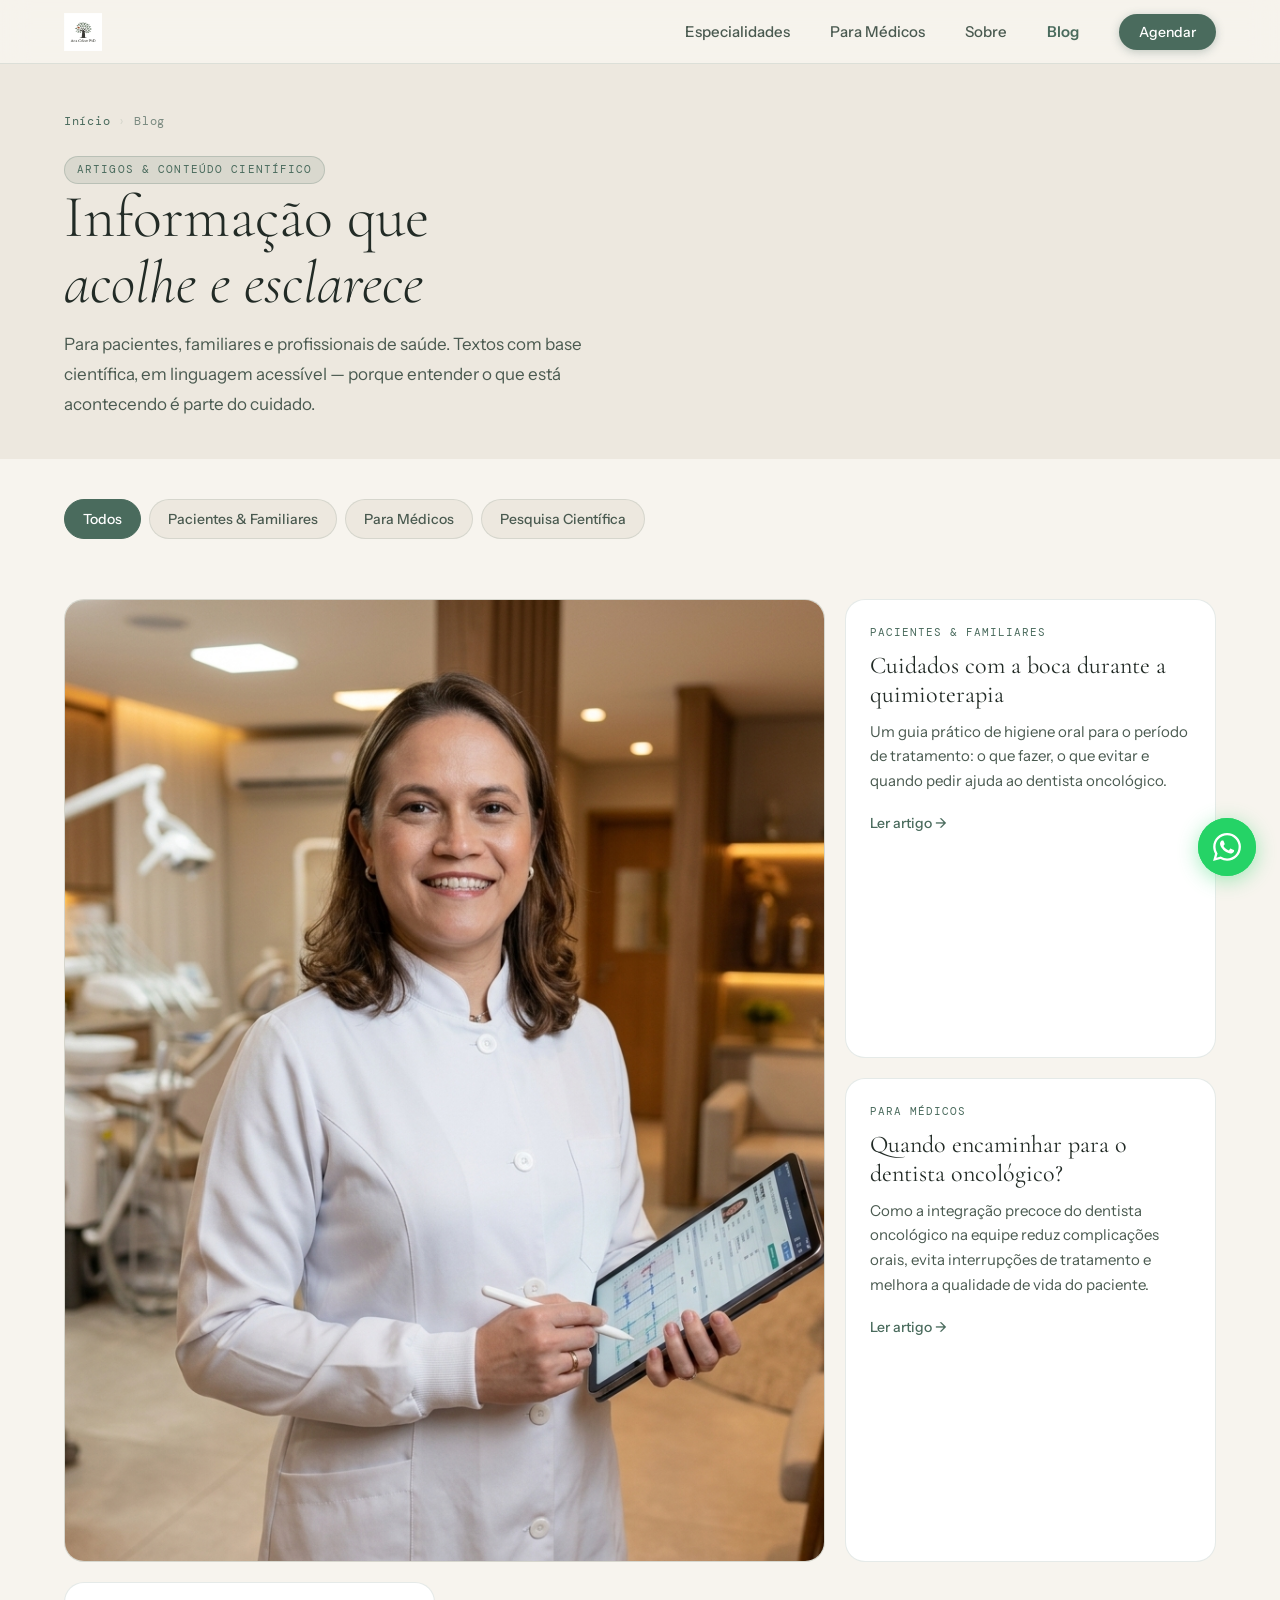
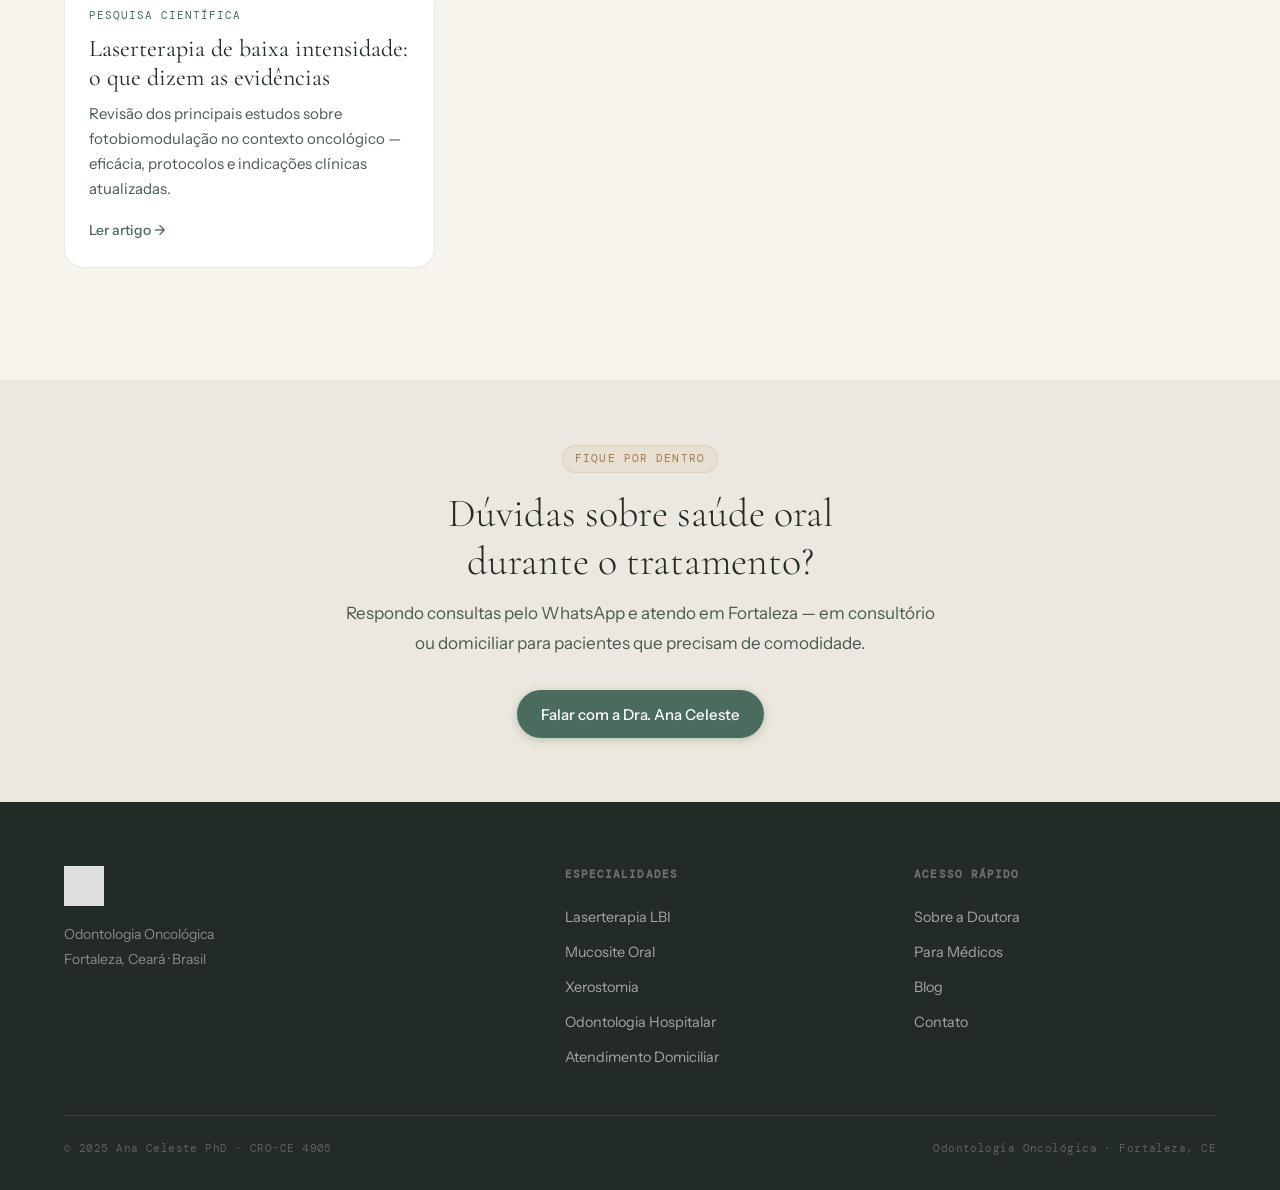
==== commit 8644ca8e: "Fix: correções do briefing da Ana Celeste (brand book review) Credenciais: - "doutorado e especializ" ====
--- a/blog/index.html
+++ b/blog/index.html
@@ -148,7 +148,7 @@
           Respondo consultas pelo WhatsApp e atendo em Fortaleza — em consultório ou domiciliar para pacientes que precisam de comodidade.
         </p>
         <a
-          href="https://wa.me/558592242529"
+          href="https://wa.me/558599242529"
           class="btn btn--primary"
           target="_blank"
           rel="noopener noreferrer"
@@ -174,7 +174,7 @@
           <a href="../especialidades/laserterapia.html">Laserterapia LBI</a>
           <a href="../especialidades/mucosite.html">Mucosite Oral</a>
           <a href="../especialidades/xerostomia.html">Xerostomia</a>
-          <a href="../especialidades/cuidados-paliativos.html">Cuidados Paliativos</a>
+          <a href="../especialidades/odontologia-hospitalar.html">Odontologia Hospitalar</a>
           <a href="../index.html#especialidades">Atendimento Domiciliar</a>
         </nav>
         <nav class="footer__nav" aria-label="Links rápidos">
@@ -194,7 +194,7 @@
 
   <!-- WhatsApp FAB -->
   <a
-    href="https://wa.me/558592242529"
+    href="https://wa.me/558599242529"
     class="whatsapp-fab"
     target="_blank"
     rel="noopener noreferrer"
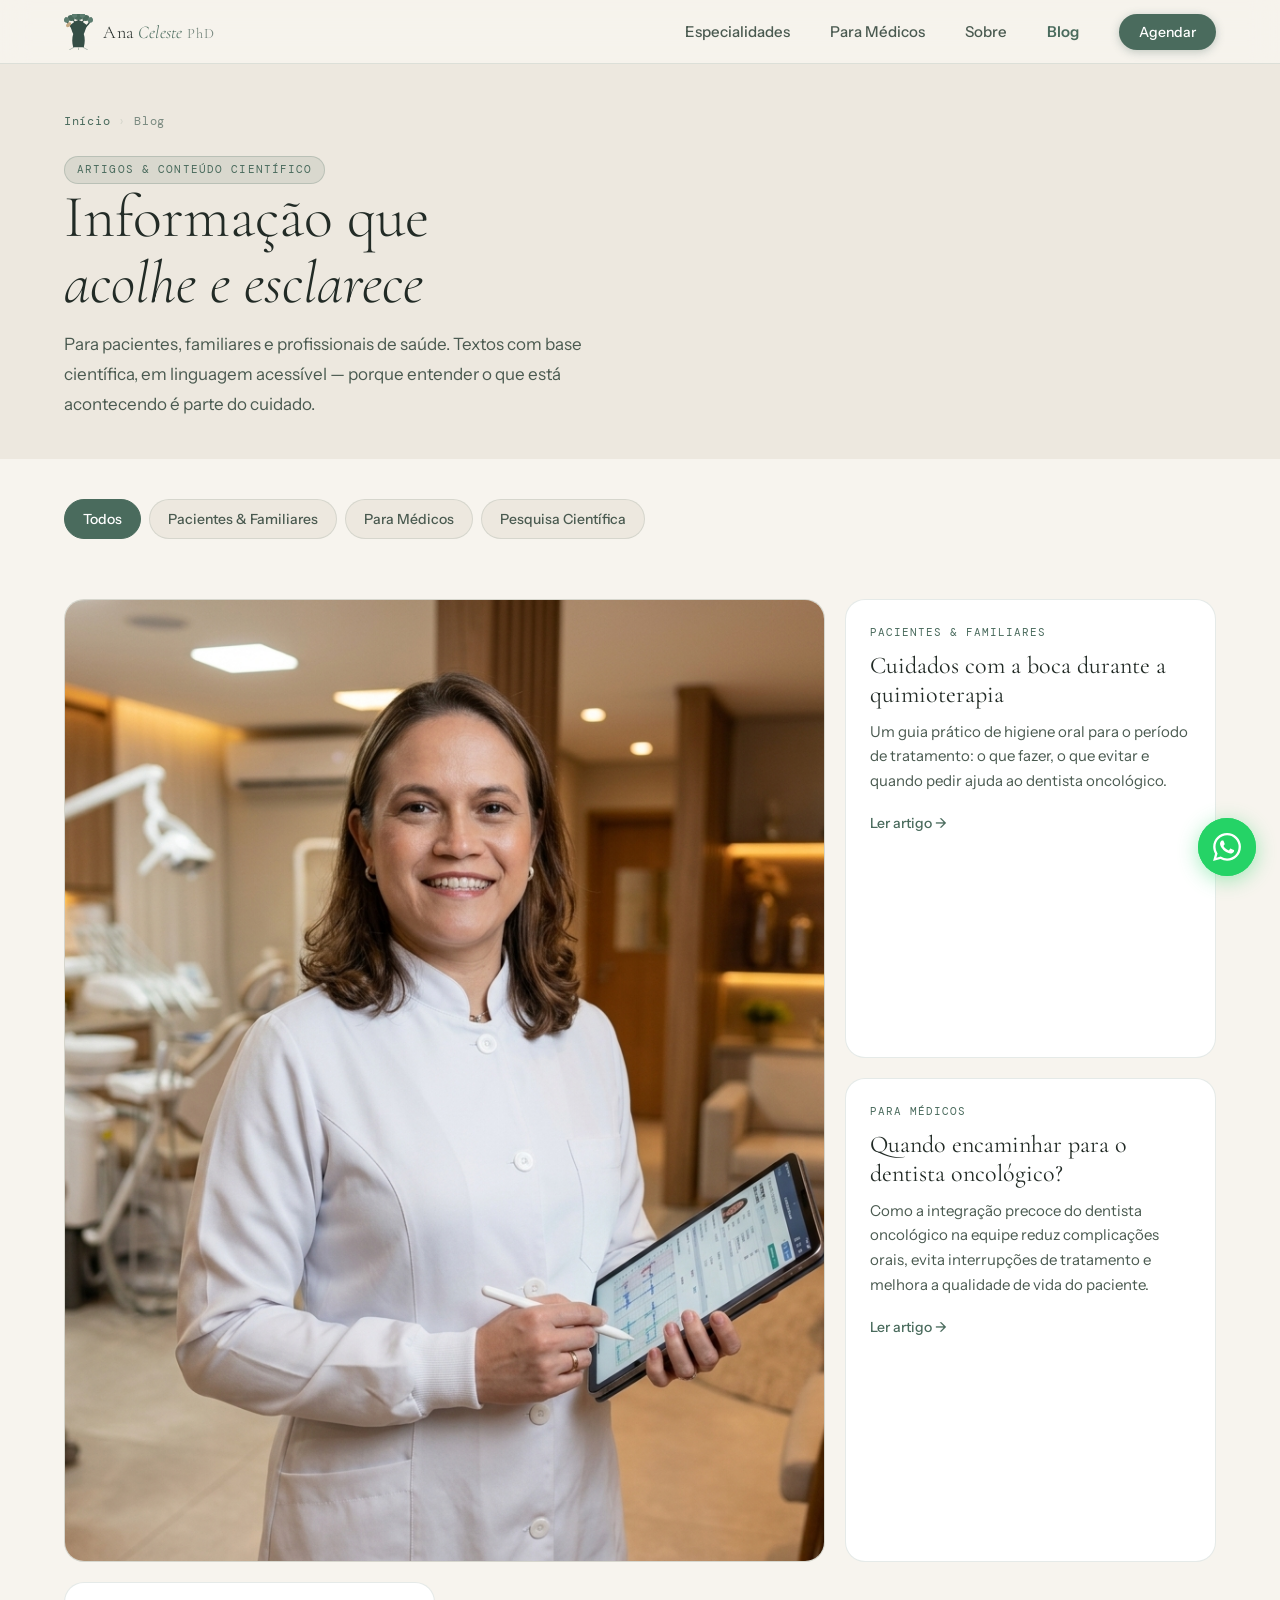
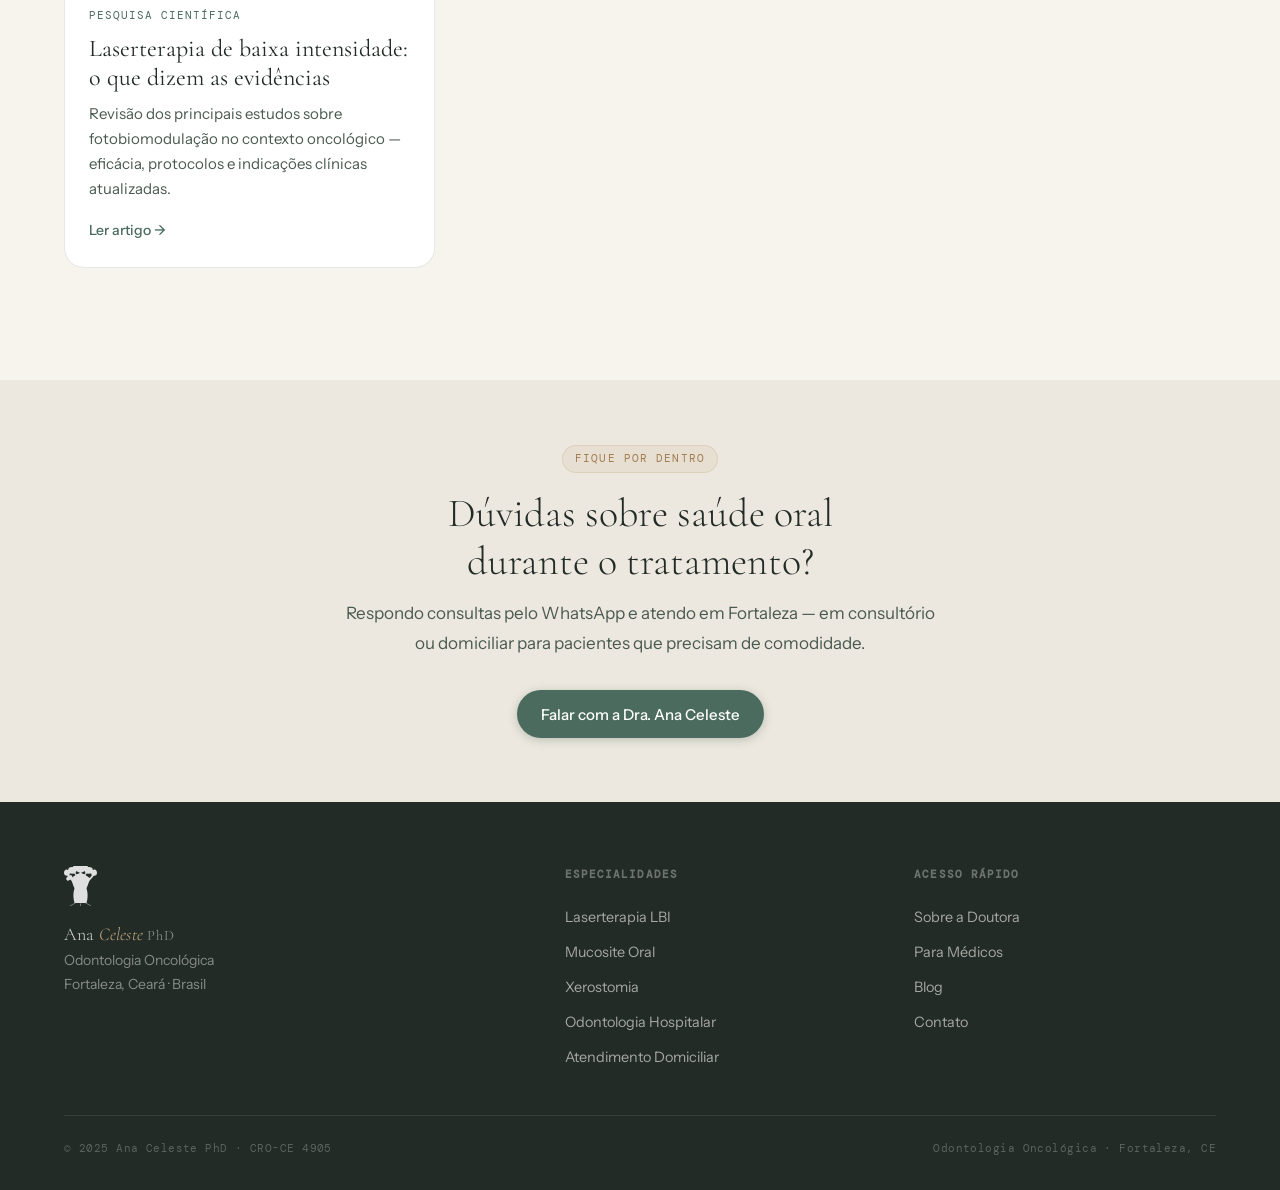
==== commit db9198e8: "Design: logo SVG vetorial + tipografia real na nav - assets/logo-icon.svg — baobá vetorial (44x54px)" ====
--- a/blog/index.html
+++ b/blog/index.html
@@ -27,7 +27,8 @@
   <nav class="nav" id="nav" role="navigation" aria-label="Navegação principal">
     <div class="nav__inner">
       <a href="../index.html" class="nav__logo" aria-label="Ana Celeste PhD — página inicial">
-        <img src="../assets/logo.png" alt="Ana Celeste PhD">
+        <img src="../assets/logo-icon.svg" alt="" aria-hidden="true">
+        <span class="nav__logo-text">Ana <em>Celeste</em> <strong>PhD</strong></span>
       </a>
       <div class="nav__links">
         <a href="../index.html#especialidades">Especialidades</a>
@@ -166,7 +167,8 @@
     <div class="container">
       <div class="footer__grid">
         <div class="footer__brand">
-          <img src="../assets/logo.png" alt="Ana Celeste PhD">
+          <img src="../assets/logo-icon.svg" alt="" aria-hidden="true">
+        <span class="nav__logo-text">Ana <em>Celeste</em> <strong>PhD</strong></span>
           <p>Odontologia Oncológica<br>Fortaleza, Ceará · Brasil</p>
         </div>
         <nav class="footer__nav" aria-label="Especialidades">
--- a/styles.css
+++ b/styles.css
@@ -197,7 +197,36 @@
   max-width: var(--max-w);
   margin-inline: auto;
 }
-.nav__logo img { height: 38px; width: auto; }
+.nav__logo {
+  display: flex;
+  align-items: center;
+  gap: 0.625rem;
+  text-decoration: none;
+}
+.nav__logo img { height: 36px; width: auto; flex-shrink: 0; }
+.nav__logo-text {
+  font-family: var(--f-display);
+  font-size: 1.125rem;
+  font-weight: 300;
+  color: var(--c-text);
+  letter-spacing: 0.01em;
+  line-height: 1;
+}
+.nav__logo-text em {
+  font-style: italic;
+  color: var(--c-sage);
+}
+.nav__logo-text strong {
+  font-weight: 400;
+  font-size: 0.8em;
+  color: var(--c-text-3);
+  letter-spacing: 0.08em;
+}
+/* Footer logo — versão invertida */
+.footer__brand .nav__logo-text { color: rgba(247,244,238,0.85); }
+.footer__brand .nav__logo-text em { color: var(--c-warm); }
+.footer__brand .nav__logo-text strong { color: rgba(247,244,238,0.5); }
+.footer__brand .nav__logo img { filter: brightness(0) invert(1); opacity: 0.85; }
 .nav__links { display: none; align-items: center; gap: 2.5rem; }
 .nav__links a:not(.btn) {
   font-size: 0.9375rem;
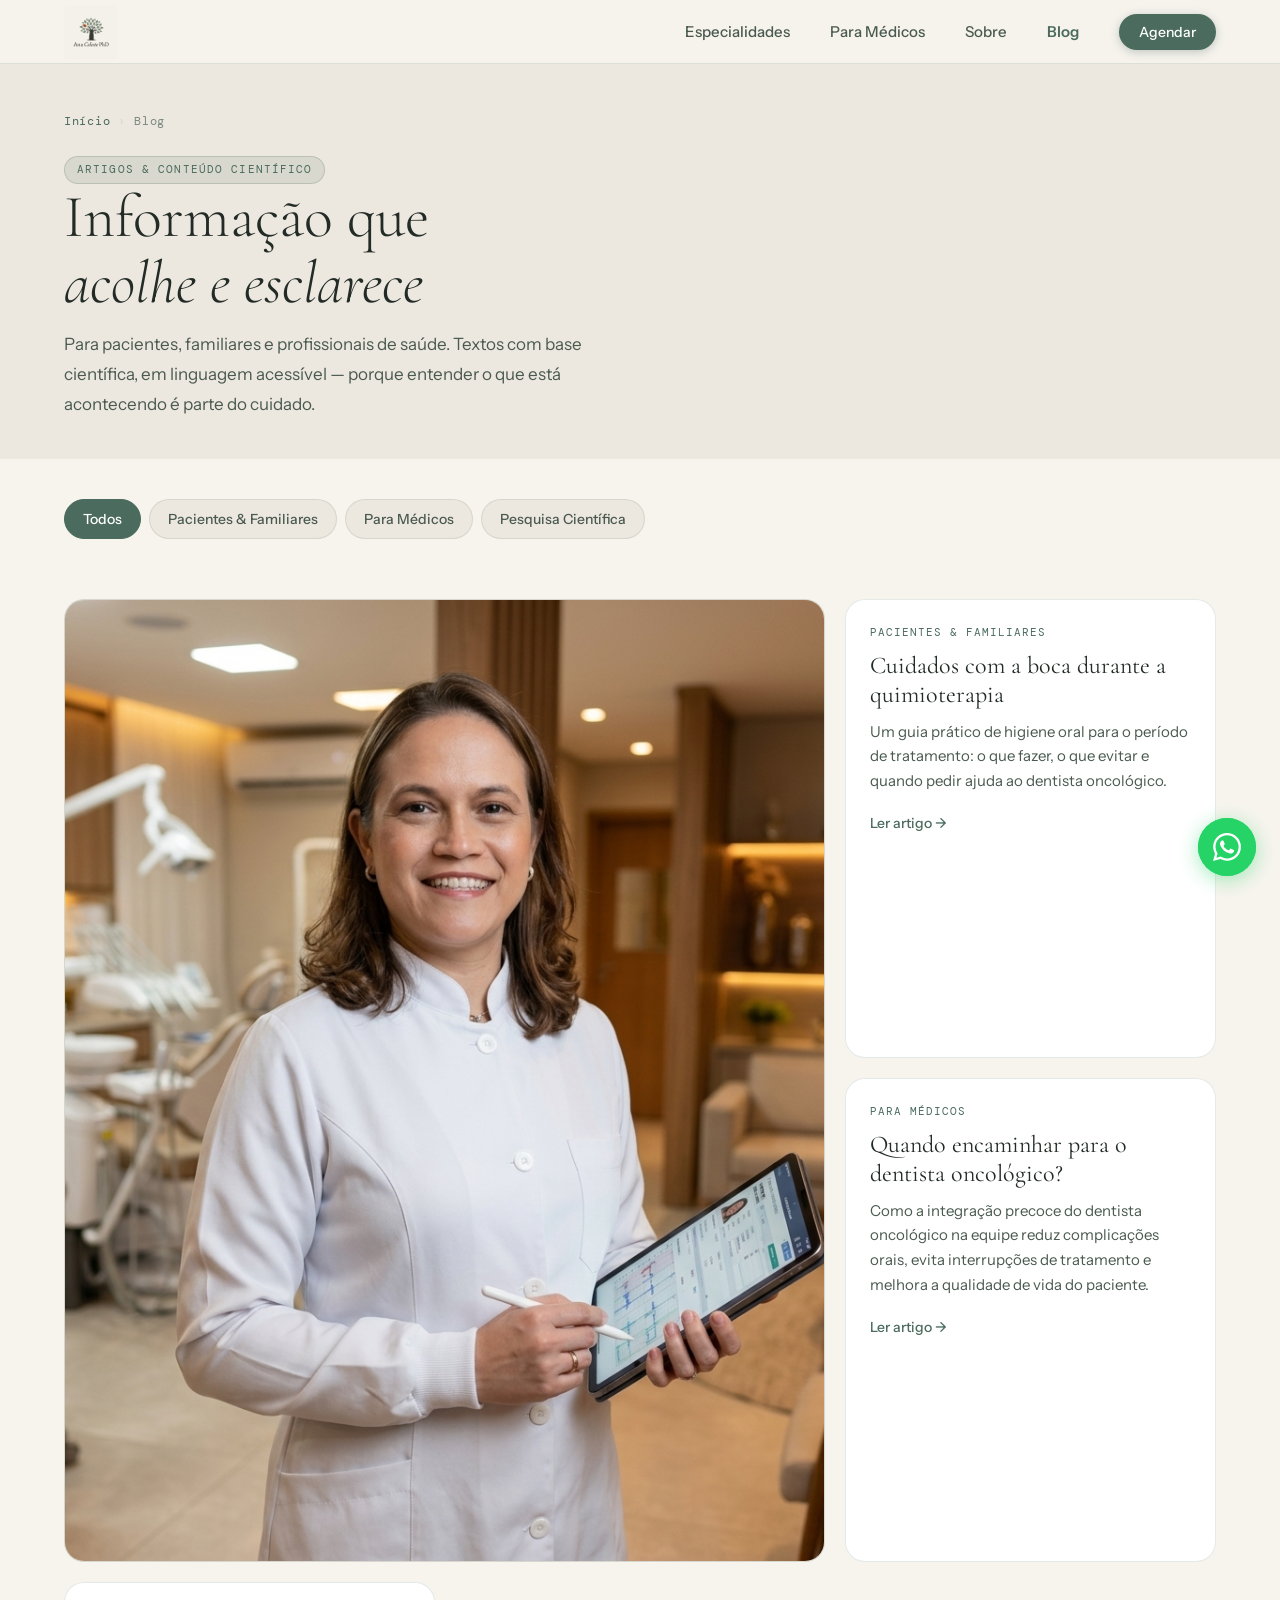
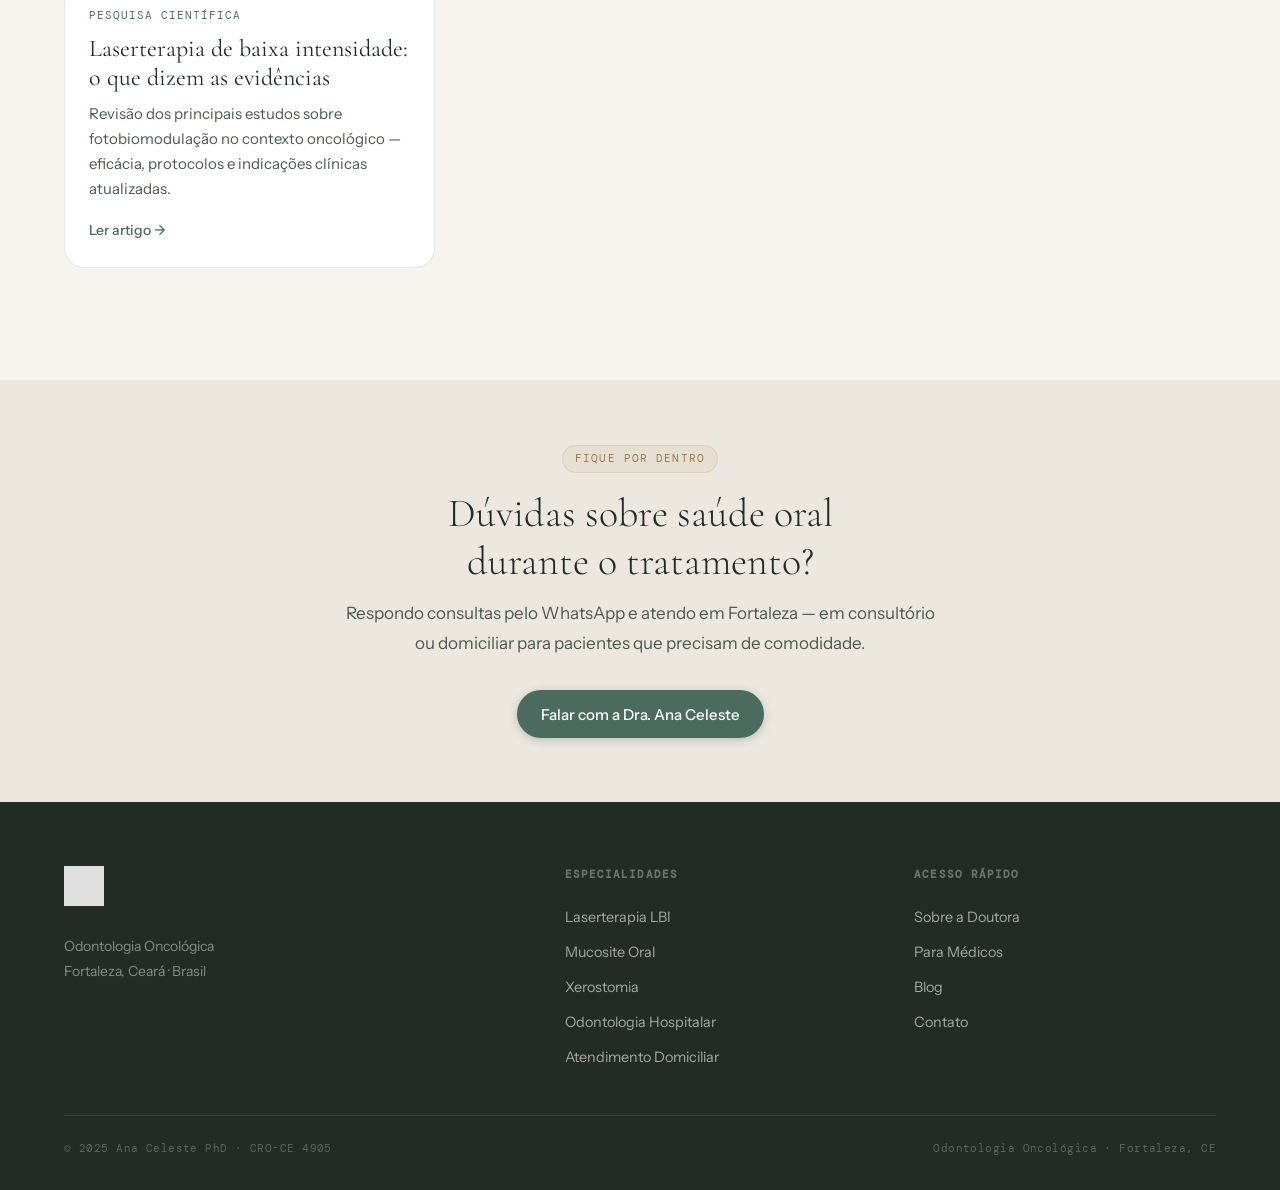
==== commit b09692eb: "Refactor: Update PhD title, remove Cuidados Paliativos, and implement new transparent/solid logo var" ====
--- a/blog/index.html
+++ b/blog/index.html
@@ -3,7 +3,7 @@
 <head>
   <meta charset="UTF-8">
   <meta name="viewport" content="width=device-width, initial-scale=1.0">
-  <meta name="description" content="Blog de Odontologia Oncológica por Dra. Ana Celeste PhD. Artigos para pacientes, familiares e profissionais de saúde sobre mucosite, laserterapia, xerostomia e cuidados paliativos em Fortaleza.">
+  <meta name="description" content="Blog de Odontologia Oncológica por Dra. Ana Celeste PhD. Artigos para pacientes, familiares e profissionais de saúde sobre mucosite, laserterapia, xerostomia e suporte especializado em Fortaleza.">
   <title>Blog · Ana Celeste PhD — Odontologia Oncológica</title>
 
   <!-- Open Graph -->
@@ -27,8 +27,7 @@
   <nav class="nav" id="nav" role="navigation" aria-label="Navegação principal">
     <div class="nav__inner">
       <a href="../index.html" class="nav__logo" aria-label="Ana Celeste PhD — página inicial">
-        <img src="../assets/logo-icon.svg" alt="" aria-hidden="true">
-        <span class="nav__logo-text">Ana <em>Celeste</em> <strong>PhD</strong></span>
+        <img src="../assets/logo-cabecalho.png" alt="Ana Celeste PhD" class="nav__logo-img">
       </a>
       <div class="nav__links">
         <a href="../index.html#especialidades">Especialidades</a>
@@ -167,8 +166,9 @@
     <div class="container">
       <div class="footer__grid">
         <div class="footer__brand">
-          <img src="../assets/logo-icon.svg" alt="" aria-hidden="true">
-        <span class="nav__logo-text">Ana <em>Celeste</em> <strong>PhD</strong></span>
+          <a href="../index.html" class="nav__logo" style="margin-bottom:0.75rem;">
+            <img src="../assets/logo-transparencia.png" alt="Ana Celeste PhD" class="nav__logo-img footer__logo-img">
+          </a>
           <p>Odontologia Oncológica<br>Fortaleza, Ceará · Brasil</p>
         </div>
         <nav class="footer__nav" aria-label="Especialidades">
--- a/styles.css
+++ b/styles.css
@@ -203,30 +203,16 @@
   gap: 0.625rem;
   text-decoration: none;
 }
-.nav__logo img { height: 36px; width: auto; flex-shrink: 0; }
-.nav__logo-text {
-  font-family: var(--f-display);
-  font-size: 1.125rem;
-  font-weight: 300;
-  color: var(--c-text);
-  letter-spacing: 0.01em;
-  line-height: 1;
-}
-.nav__logo-text em {
-  font-style: italic;
-  color: var(--c-sage);
-}
-.nav__logo-text strong {
-  font-weight: 400;
-  font-size: 0.8em;
-  color: var(--c-text-3);
-  letter-spacing: 0.08em;
-}
-/* Footer logo — versão invertida */
-.footer__brand .nav__logo-text { color: rgba(247,244,238,0.85); }
-.footer__brand .nav__logo-text em { color: var(--c-warm); }
-.footer__brand .nav__logo-text strong { color: rgba(247,244,238,0.5); }
-.footer__brand .nav__logo img { filter: brightness(0) invert(1); opacity: 0.85; }
+.nav__logo-img { 
+  height: 54px; 
+  width: auto; 
+  flex-shrink: 0; 
+  display: block;
+}
+/* Footer logo — versão invertida para fundo escuro */
+.footer__logo-img { 
+  filter: brightness(0) invert(1) opacity(0.85); 
+}
 .nav__links { display: none; align-items: center; gap: 2.5rem; }
 .nav__links a:not(.btn) {
   font-size: 0.9375rem;
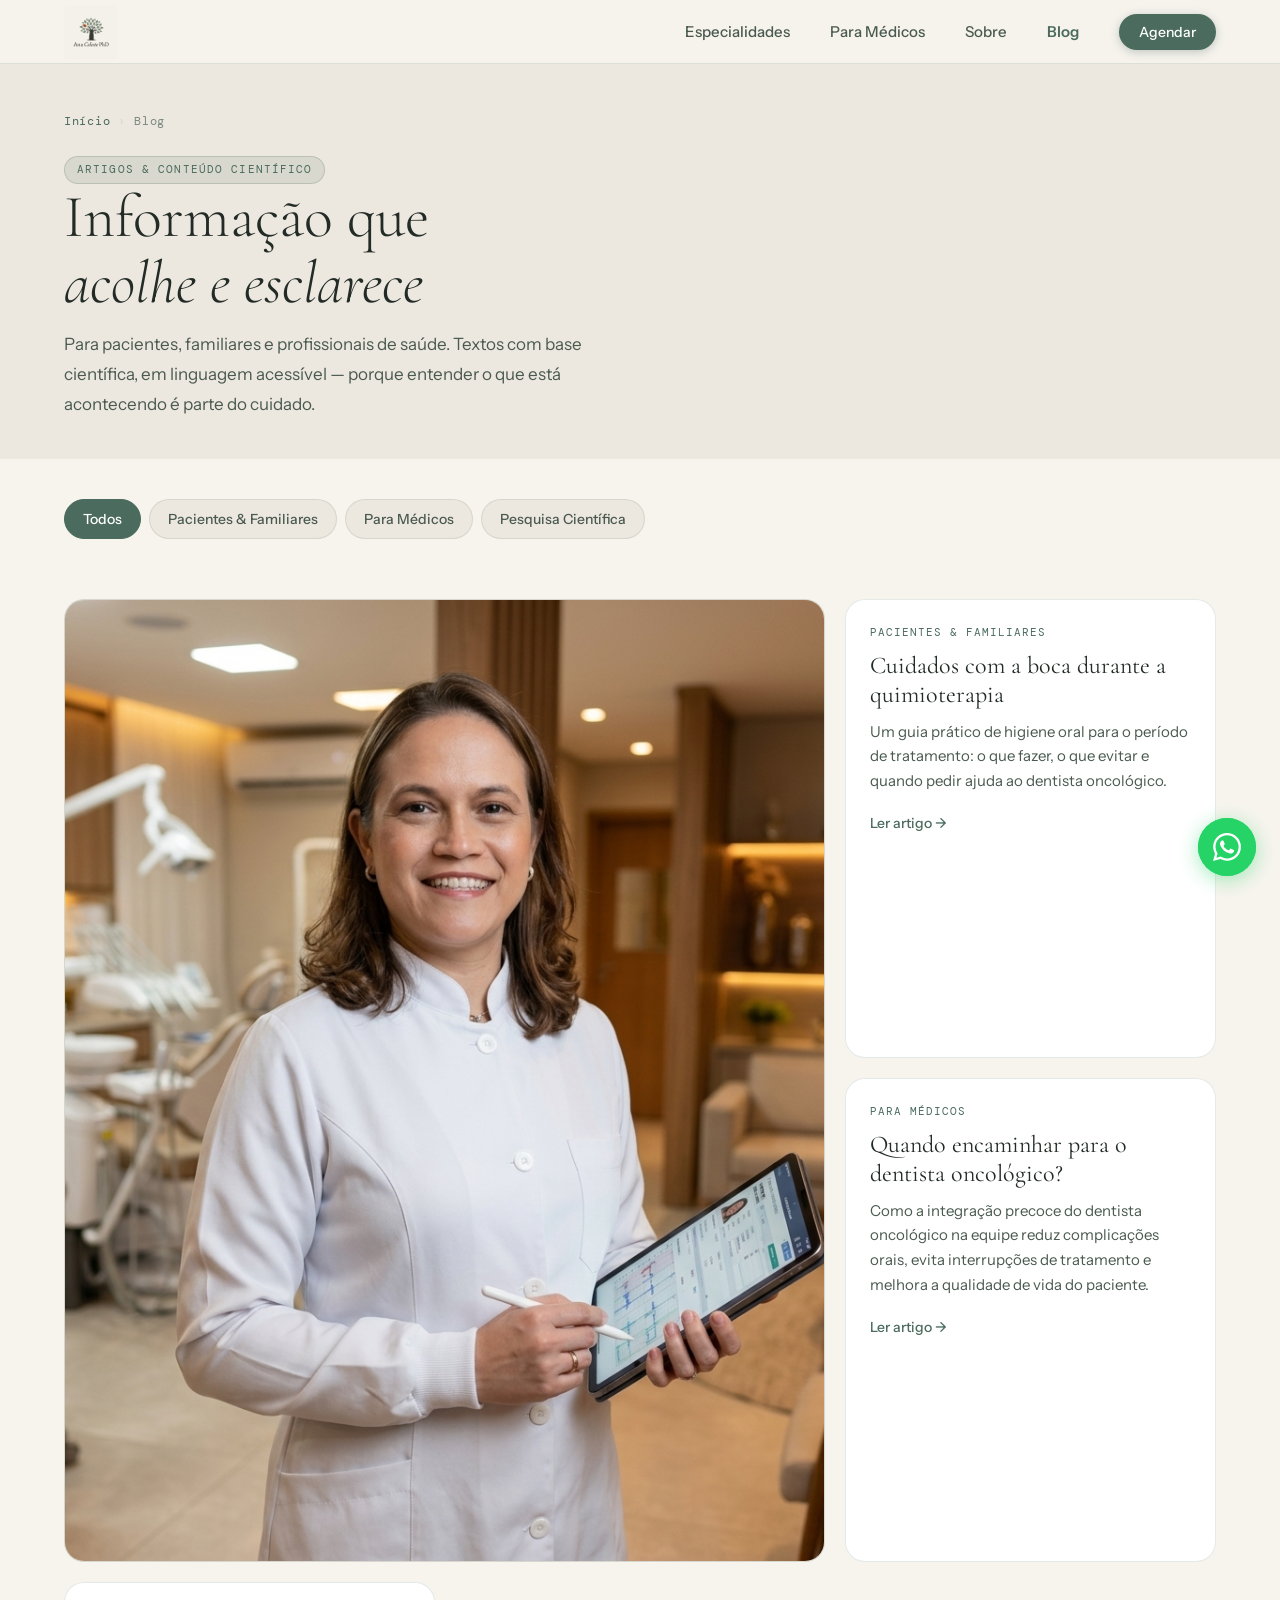
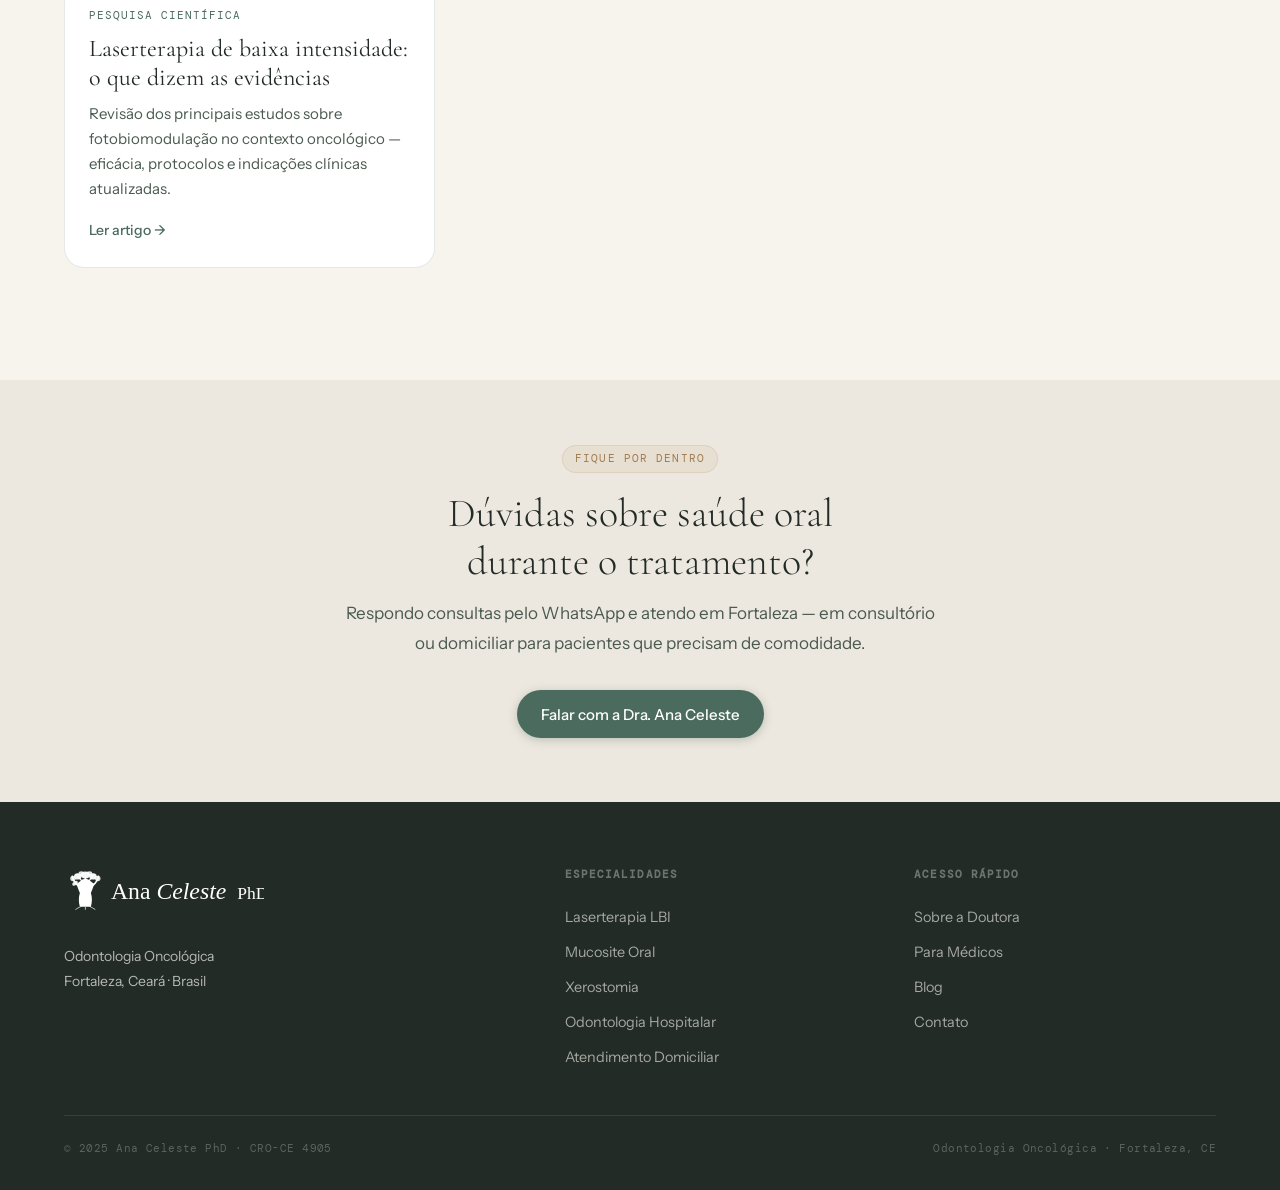
==== commit c7dd8c39: "Fix: Replace PNG logo with perfect SVG vector to eliminate artifact background issues." ====
--- a/blog/index.html
+++ b/blog/index.html
@@ -167,7 +167,7 @@
       <div class="footer__grid">
         <div class="footer__brand">
           <a href="../index.html" class="nav__logo" style="margin-bottom:0.75rem;">
-            <img src="../assets/logo-transparencia.png" alt="Ana Celeste PhD" class="nav__logo-img footer__logo-img">
+            <img src="../assets/logo-rodape.svg" alt="Ana Celeste PhD" class="nav__logo-img">
           </a>
           <p>Odontologia Oncológica<br>Fortaleza, Ceará · Brasil</p>
         </div>
--- a/styles.css
+++ b/styles.css
@@ -209,10 +209,7 @@
   flex-shrink: 0; 
   display: block;
 }
-/* Footer logo — versão invertida para fundo escuro */
-.footer__logo-img { 
-  filter: brightness(0) invert(1) opacity(0.85); 
-}
+/* Footer logo */
 .nav__links { display: none; align-items: center; gap: 2.5rem; }
 .nav__links a:not(.btn) {
   font-size: 0.9375rem;
@@ -813,8 +810,8 @@
   border-bottom: 1px solid rgba(247,244,238,0.10);
   margin-bottom: 1.5rem;
 }
-.footer__brand img { height: 40px; width: auto; filter: brightness(0) invert(1); opacity: 0.85; margin-bottom: 1rem; }
-.footer__brand p { font-size: 0.875rem; color: rgba(247,244,238,0.48); line-height: 1.75; }
+.footer__brand img { height: 50px; width: auto; margin-bottom: 1rem; }
+.footer__brand p { font-size: 0.875rem; color: rgba(247,244,238,0.7); line-height: 1.75; }
 .footer__nav h4 {
   font-family: var(--f-mono);
   font-size: 0.6875rem;
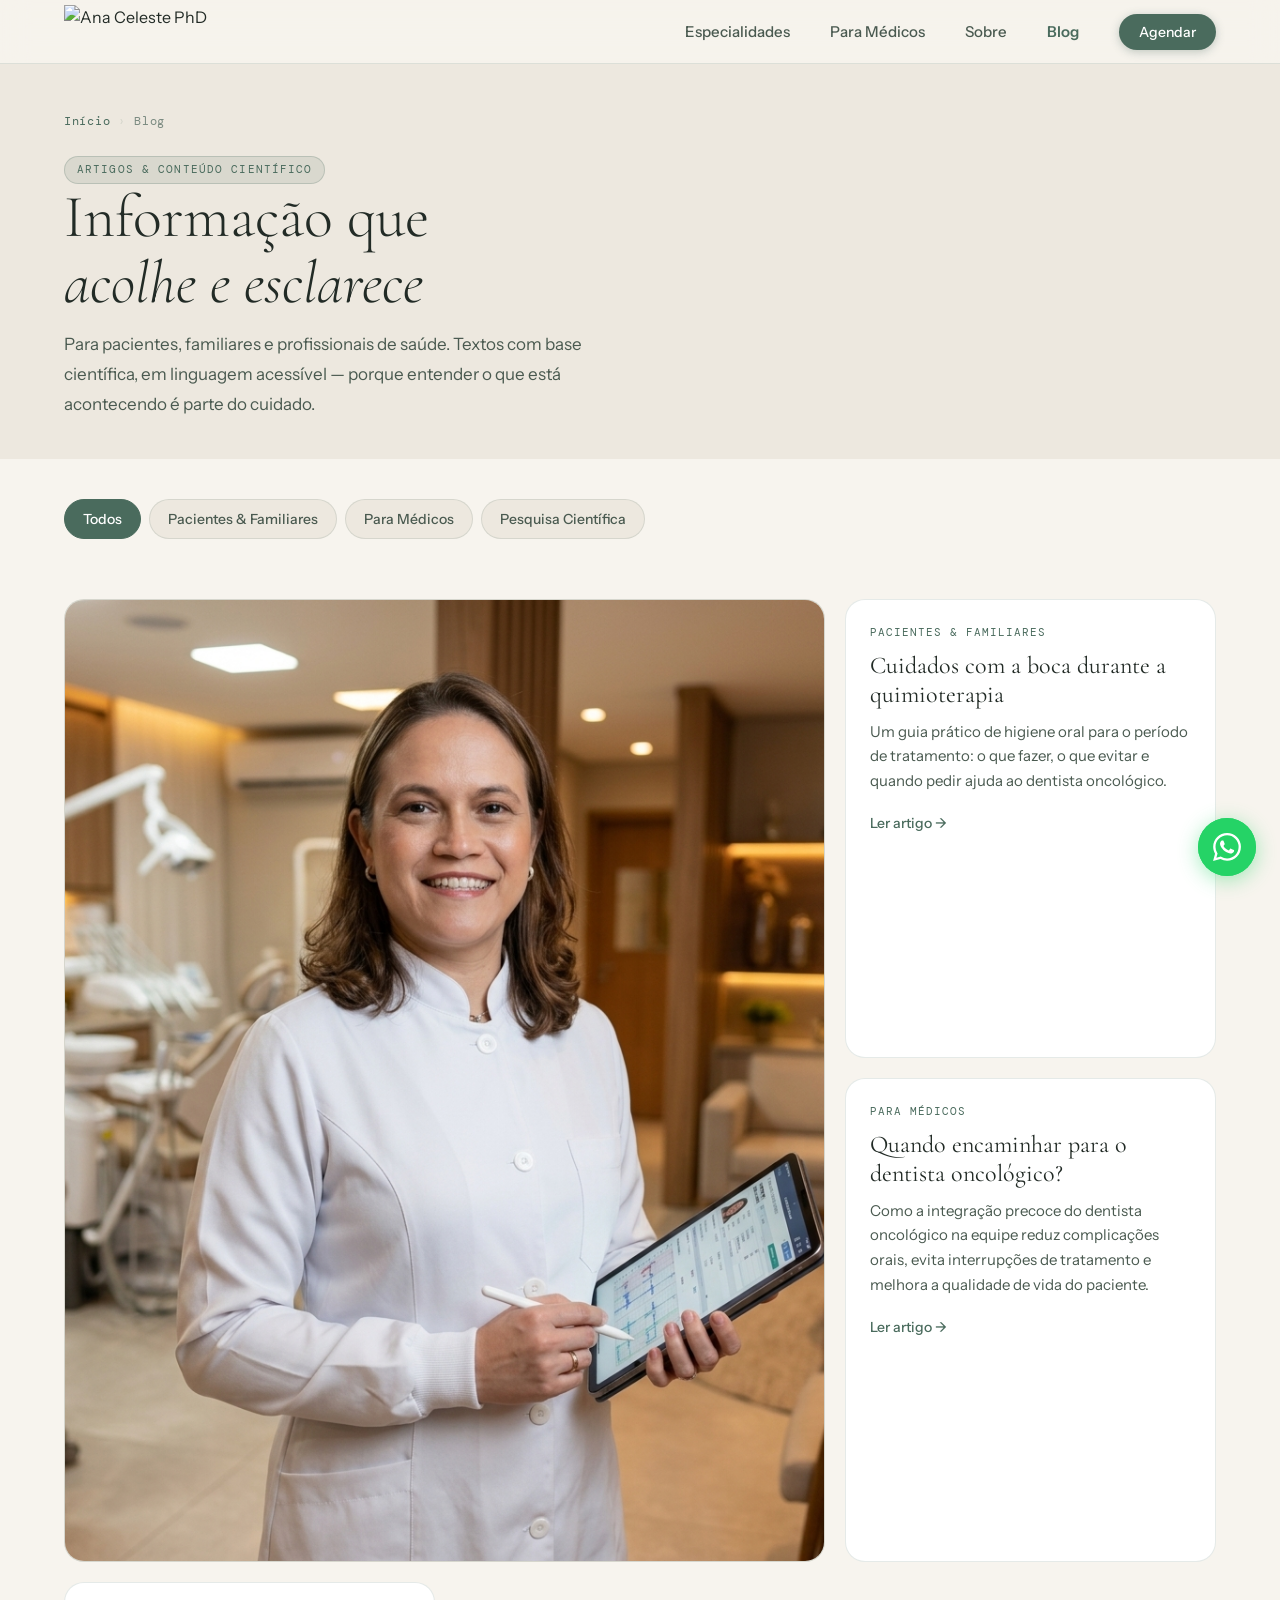
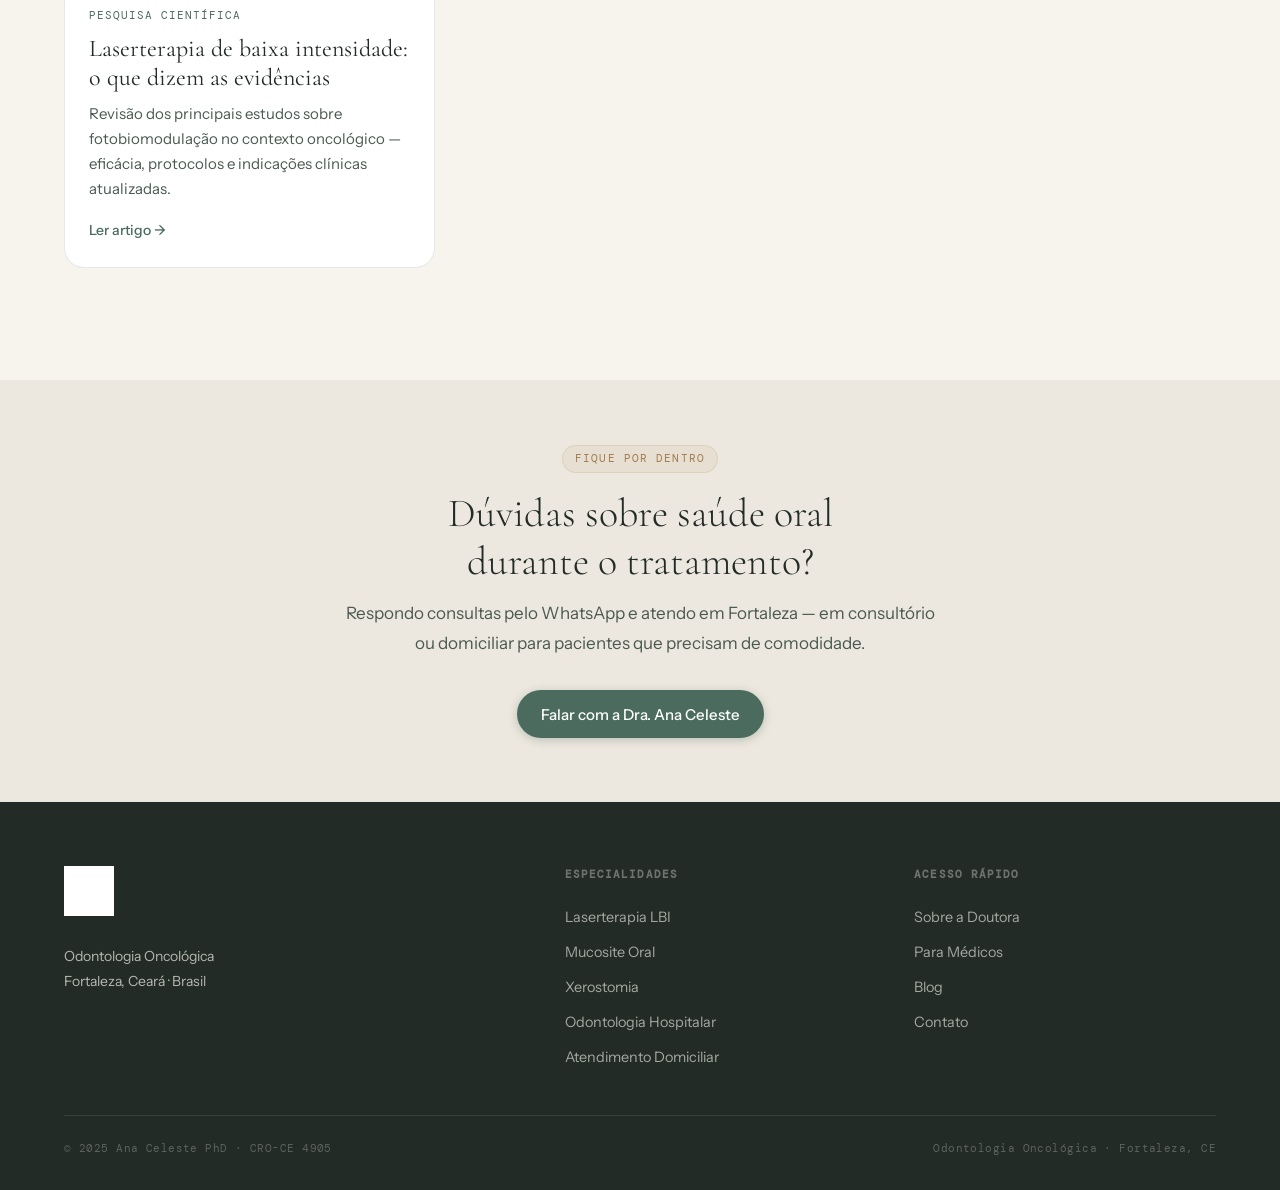
==== commit 20892ca6: "Fix: Replace footer logos with perfectly converted Python-processed PNGs to eliminate AI checkerboar" ====
--- a/blog/index.html
+++ b/blog/index.html
@@ -167,7 +167,7 @@
       <div class="footer__grid">
         <div class="footer__brand">
           <a href="../index.html" class="nav__logo" style="margin-bottom:0.75rem;">
-            <img src="../assets/logo-rodape.svg" alt="Ana Celeste PhD" class="nav__logo-img">
+            <img src="../assets/logo-rodape.png" alt="Ana Celeste PhD" class="nav__logo-img">
           </a>
           <p>Odontologia Oncológica<br>Fortaleza, Ceará · Brasil</p>
         </div>
